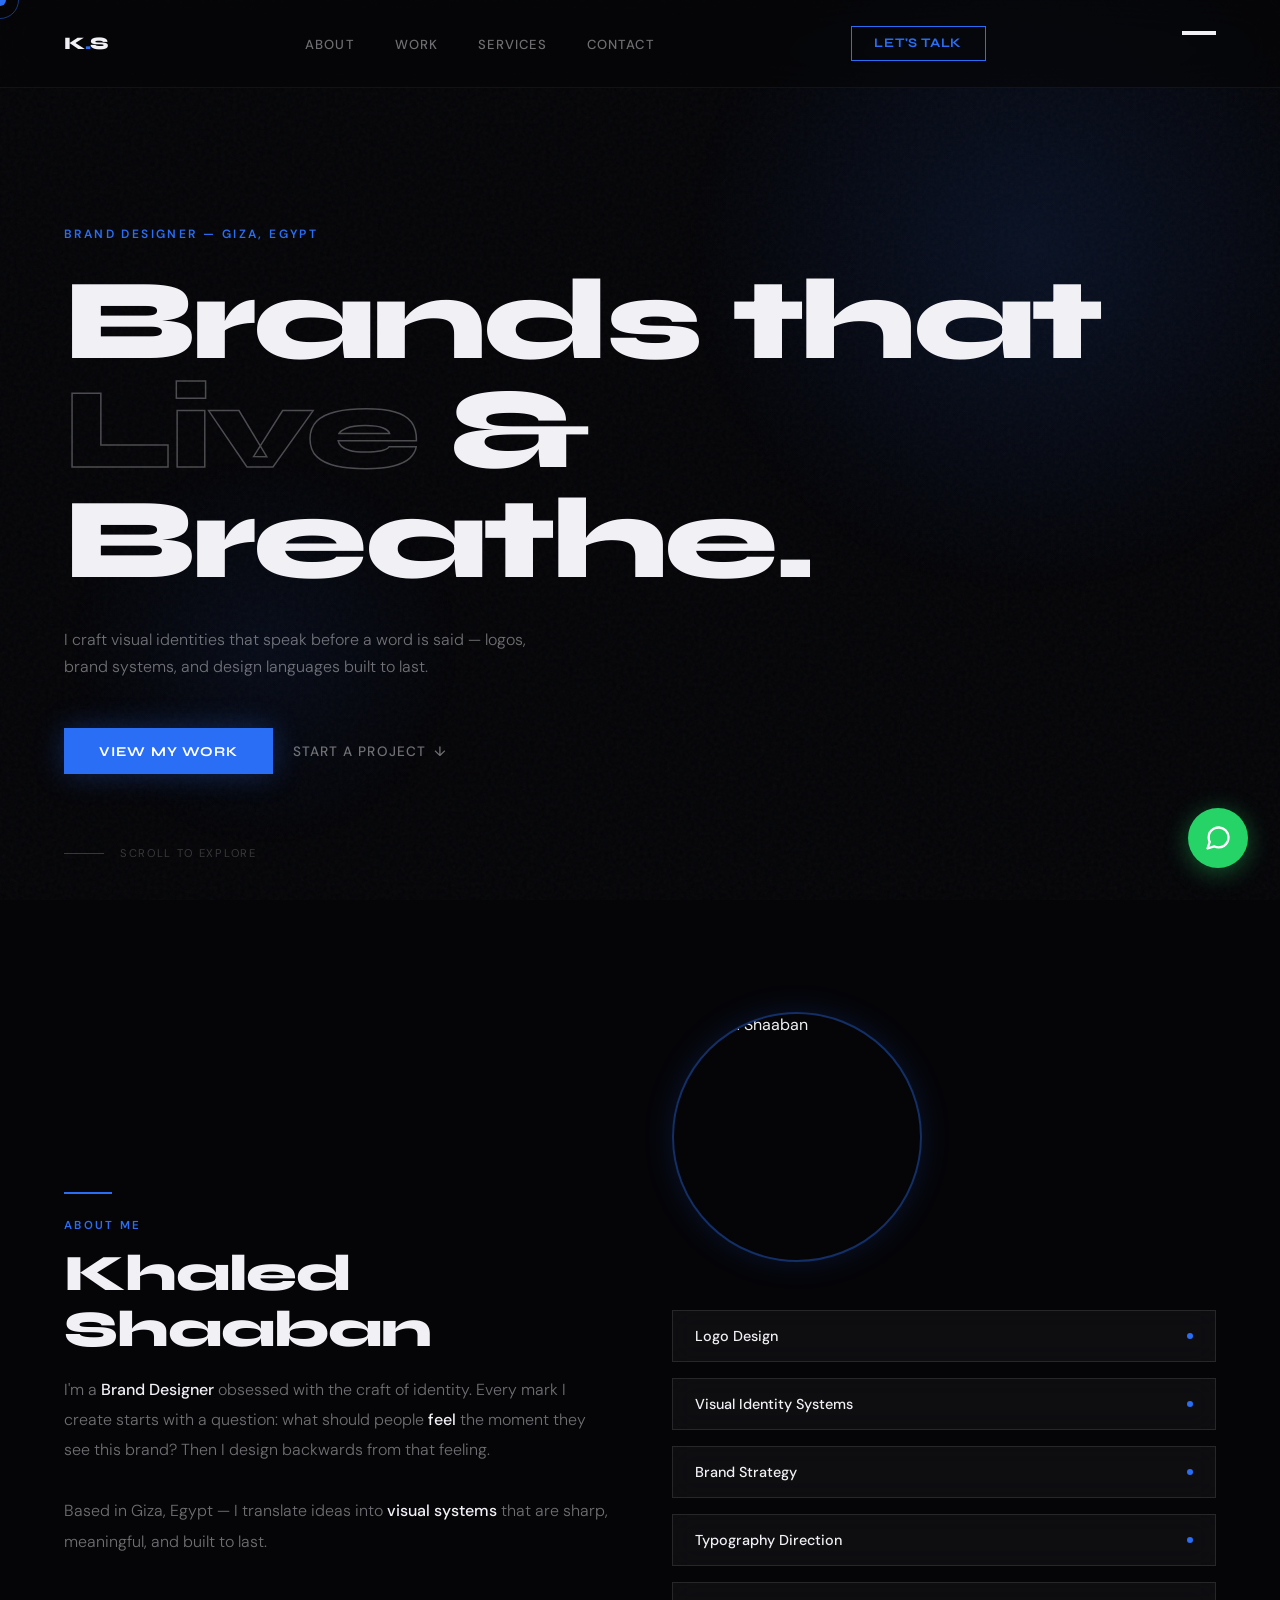
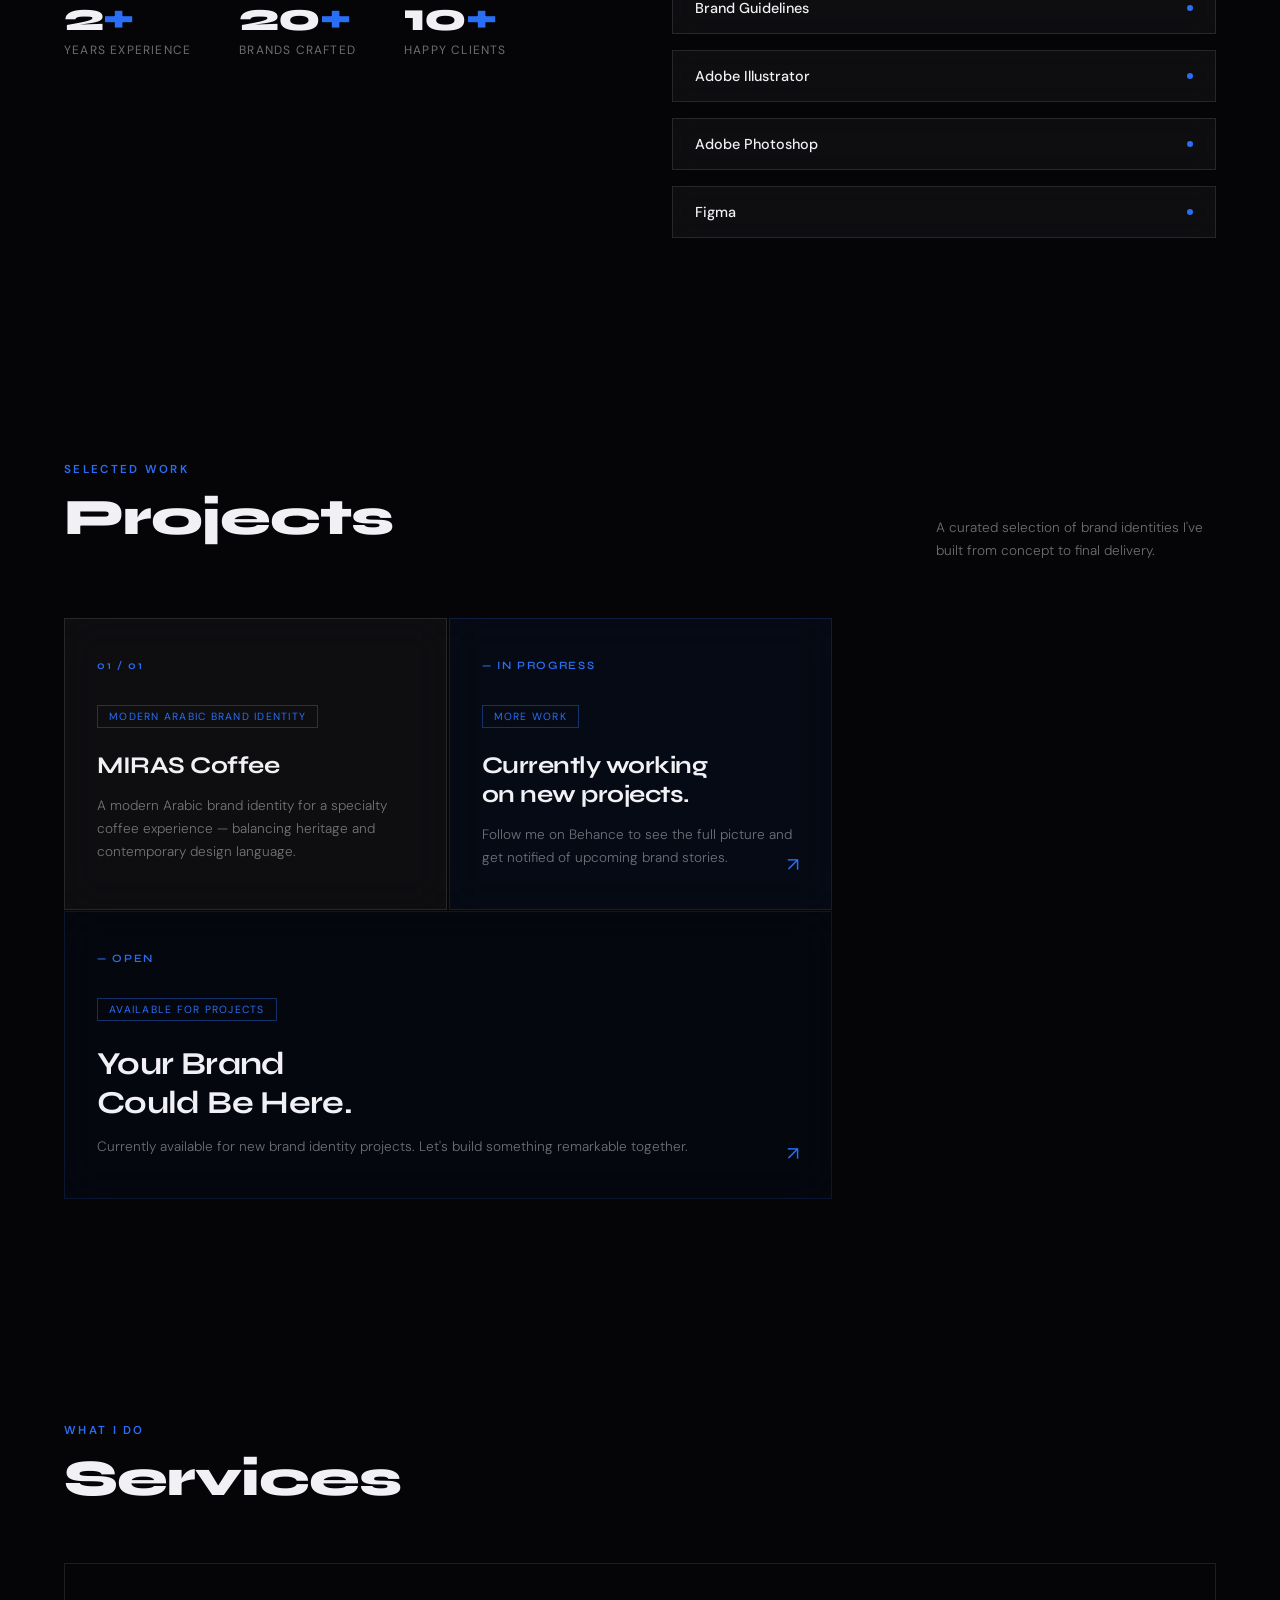
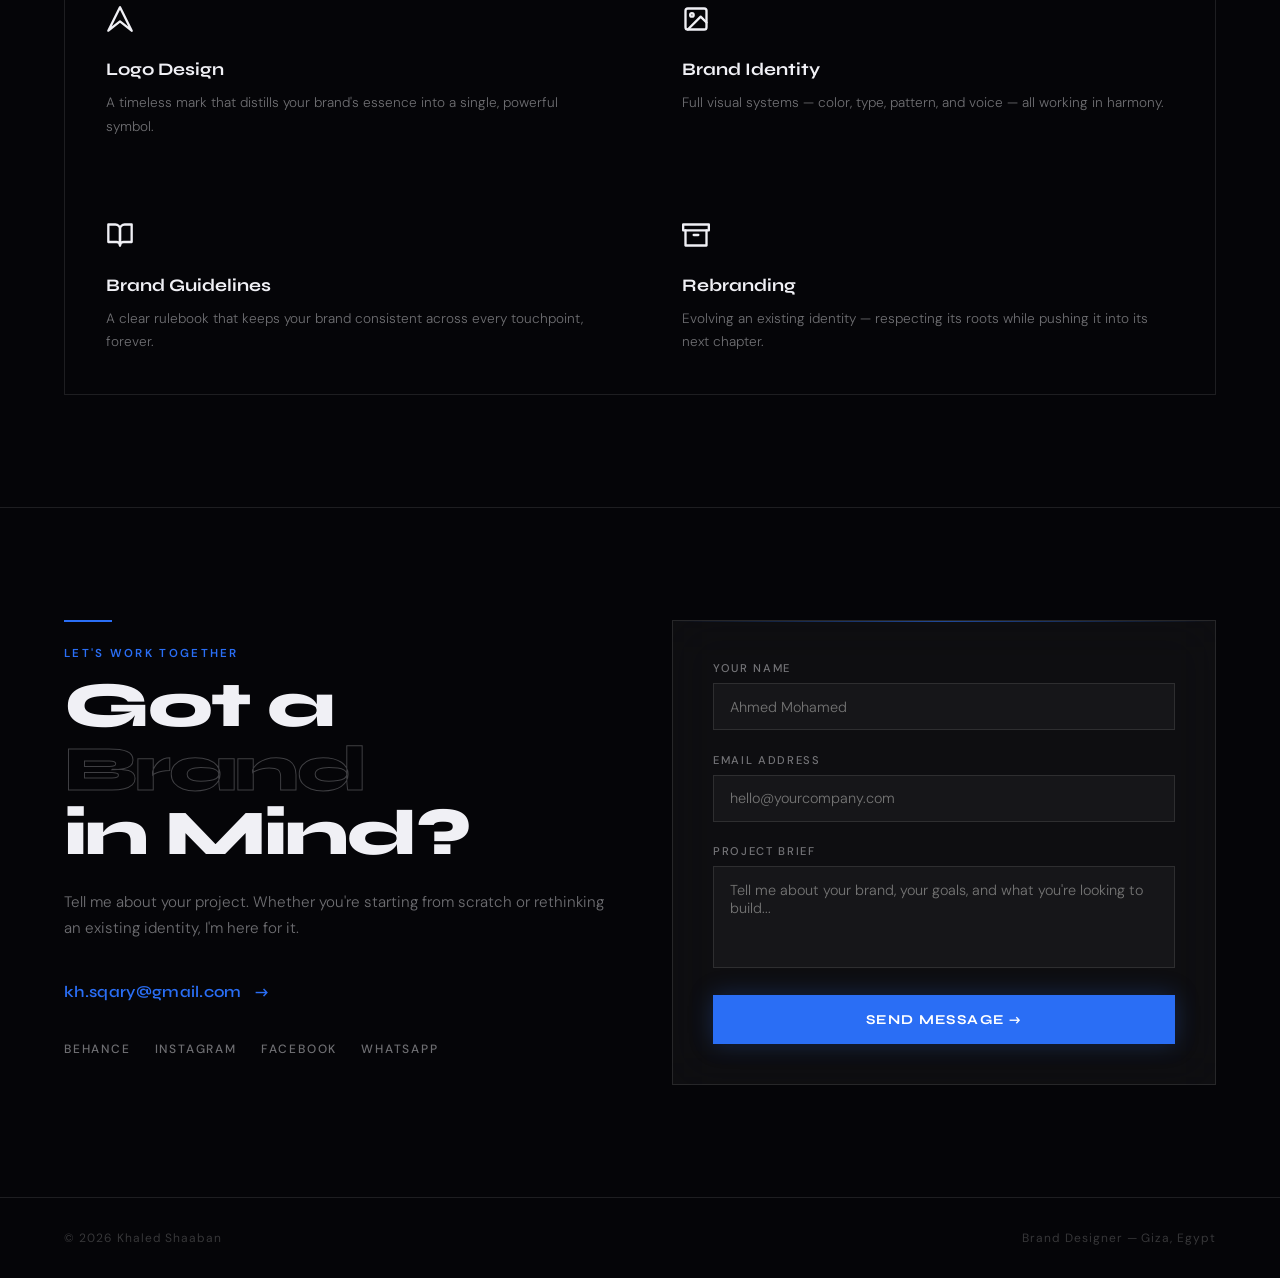
==== index.html @ 72ee2f4e "Use external URL for profile picture" ====
<!DOCTYPE html>
<html lang="en">

<head>
  <meta charset="UTF-8" />
  <meta name="viewport" content="width=device-width, initial-scale=1.0" />
  <title>Khaled Shaaban — Brand Designer</title>
  <meta name="description"
    content="Khaled Shaaban is a Brand Designer obsesssed with the craft of identity, based in Giza, Egypt. Crafting modern visual systems that live and breathe." />
  <meta name="keywords" content="Brand Designer, Logo Design, Graphic Design, Egypt, Khaled Shaaban, Visual Identity" />
  <meta property="og:title" content="Khaled Shaaban — Brand Designer" />
  <meta property="og:description"
    content="Crafting visual identities that speak before a word is said. Based in Giza, Egypt." />
  <meta property="og:type" content="website" />
  <meta name="theme-color" content="#050508" />
  <link
    href="https://fonts.googleapis.com/css2?family=Syne:wght@400;600;700;800&family=DM+Sans:ital,wght@0,300;0,400;0,500;1,300&display=swap"
    rel="stylesheet" />
  <link rel="stylesheet" href="style.css" />
</head>

<body>

  <!-- PRELOADER -->
  <div id="preloader">
    <div class="preloader-content">
      <div class="preloader-logo">K<span>.</span>S</div>
      <div class="preloader-bar">
        <div class="preloader-progress"></div>
      </div>
    </div>
  </div>
  <div id="cursor"></div>
  <div id="cursor-ring"></div>

  <!-- NAV -->
  <header>
    <nav>
      <a href="#" class="nav-logo">K<span>.</span>S</a>
      <ul class="nav-links">
        <li><a href="#about" class="magnetic">About</a></li>
        <li><a href="#projects" class="magnetic">Work</a></li>
        <li><a href="#services" class="magnetic">Services</a></li>
        <li><a href="#contact" class="magnetic">Contact</a></li>
      </ul>
      <a href="#contact" class="nav-cta magnetic">Let's Talk</a>

      <div class="hamburger magnetic">
        <span></span>
        <span></span>
      </div>
    </nav>

    <!-- MOBILE MENU -->
    <div class="mobile-menu">
      <ul class="mobile-links">
        <li><a href="#about">About</a></li>
        <li><a href="#projects">Work</a></li>
        <li><a href="#services">Services</a></li>
        <li><a href="#contact">Contact</a></li>
      </ul>
      <div class="mobile-footer">
        <a href="mailto:kh.sqary@gmail.com">kh.sqary@gmail.com</a>
        <div class="mobile-socials">
          <a href="https://www.behance.net/khsqary2" target="_blank">Behance</a>
          <a href="https://www.instagram.com/khsqary2" target="_blank">IG</a>
        </div>
      </div>
    </div>
  </header>

  <main>

    <!-- HERO -->
    <section id="hero">
      <div class="hero-bg-glow"></div>
      <div class="hero-bg-glow2"></div>
      <div class="hero-tag">Brand Designer — Giza, Egypt</div>
      <h1 class="hero-title">
        Brands that<br />
        <em>Live</em> &amp;<br />
        Breathe.
      </h1>
      <p class="hero-sub">
        I craft visual identities that speak before a word is said — logos, brand systems, and design languages built to
        last.
      </p>
      <div class="hero-actions">
        <a href="#projects" class="btn-primary">View My Work</a>
        <a href="#contact" class="btn-secondary">Start a Project</a>
      </div>
      <div class="hero-scroll-line">Scroll to explore</div>
    </section>

    <!-- ABOUT -->
    <section id="about">
      <div class="about-left reveal">
        <span class="blue-line"></span>
        <div class="section-label">About Me</div>
        <h2 class="section-title">Khaled<br />Shaaban</h2>
        <p class="about-bio">
          I'm a <strong>Brand Designer</strong> obsessed with the craft of identity. Every mark I create starts with a
          question: what should people <strong>feel</strong> the moment they see this brand? Then I design backwards
          from that feeling.
          <br /><br />
          Based in Giza, Egypt — I translate ideas into <strong>visual systems</strong> that are sharp, meaningful, and
          built to last.
        </p>
        <div class="stat-row">
          <div class="stat">
            <div class="stat-num">2<span>+</span></div>
            <div class="stat-label">Years Experience</div>
          </div>
          <div class="stat">
            <div class="stat-num">20<span>+</span></div>
            <div class="stat-label">Brands Crafted</div>
          </div>
          <div class="stat">
            <div class="stat-num">10<span>+</span></div>
            <div class="stat-label">Happy Clients</div>
          </div>
        </div>
      </div>
      <div class="about-right reveal">
        <div class="about-profile">
          <img src="https://www.image2url.com/r2/default/images/1776053277507-9f810455-c386-430a-923d-31dc58a866a6.blob" alt="Khaled Shaaban" loading="lazy" />
        </div>
        <div class="skills-wrapper">
          <div class="skill-pill"><span class="skill-name">Logo Design</span><span class="skill-dot"></span></div>
          <div class="skill-pill"><span class="skill-name">Visual Identity Systems</span><span class="skill-dot"></span></div>
          <div class="skill-pill"><span class="skill-name">Brand Strategy</span><span class="skill-dot"></span></div>
          <div class="skill-pill"><span class="skill-name">Typography Direction</span><span class="skill-dot"></span></div>
          <div class="skill-pill"><span class="skill-name">Brand Guidelines</span><span class="skill-dot"></span></div>
          <div class="skill-pill"><span class="skill-name">Adobe Illustrator</span><span class="skill-dot"></span></div>
          <div class="skill-pill"><span class="skill-name">Adobe Photoshop</span><span class="skill-dot"></span></div>
          <div class="skill-pill"><span class="skill-name">Figma</span><span class="skill-dot"></span></div>
        </div>
      </div>
    </section>

    <!-- PROJECTS -->
    <section id="projects">
      <div class="projects-header reveal">
        <div>
          <div class="section-label">Selected Work</div>
          <h2 class="section-title">Projects</h2>
        </div>
        <p style="max-width:280px; color:var(--gray); font-size:0.85rem; line-height:1.7; font-weight:300;">
          A curated selection of brand identities I've built from concept to final delivery.
        </p>
      </div>
      <div class="projects-grid">
        <a href="https://behance.net/khsqary2" target="_blank" class="project-card reveal">
          <div class="project-num">01 / 01</div>
          <div class="project-tag">Modern Arabic Brand Identity</div>
          <h3 class="project-name">MIRAS Coffee</h3>
          <p class="project-desc">A modern Arabic brand identity for a specialty coffee experience — balancing heritage
            and contemporary design language.</p>
          <span class="project-arrow">↗</span>
        </a>
        <a href="https://behance.net/khsqary2" target="_blank" class="project-card reveal" style="background: rgba(42,110,245,0.05); border-color: rgba(42,110,245,0.2);">
          <div class="project-num">— IN PROGRESS</div>
          <div class="project-tag">More Work</div>
          <h3 class="project-name">Currently working<br />on new projects.</h3>
          <p class="project-desc">Follow me on Behance to see the full picture and get notified of upcoming brand stories.</p>
          <span class="project-arrow" style="opacity:1; transform:none; bottom:2rem; right:2rem;">↗</span>
        </a>
        <a href="#contact" class="project-card reveal span-2" style="background: rgba(42,110,245,0.03); border-color: rgba(42,110,245,0.15);">
          <div class="project-num">— OPEN</div>
          <div class="project-tag">Available for Projects</div>
          <h3 class="project-name" style="font-size:2rem;">Your Brand<br />Could Be Here.</h3>
          <p class="project-desc">Currently available for new brand identity projects. Let's build something remarkable
            together.</p>
          <span class="project-arrow" style="opacity:1; transform:none; bottom:2rem; right:2rem;">↗</span>
        </a>
      </div>
    </section>

    <!-- SERVICES -->
    <section id="services">
      <div class="reveal">
        <div class="section-label">What I Do</div>
        <h2 class="section-title">Services</h2>
      </div>
      <div class="services-grid">
        <div class="service-item reveal">
          <span class="service-icon"><svg xmlns="http://www.w3.org/2000/svg" width="28" height="28" viewBox="0 0 24 24" fill="none" stroke="currentColor" stroke-width="2" stroke-linecap="round" stroke-linejoin="round"><path d="M12 2L2 22l10-8 10 8L12 2z"/></svg></span>
          <div class="service-name">Logo Design</div>
          <p class="service-desc">A timeless mark that distills your brand's essence into a single, powerful symbol.</p>
        </div>
        <div class="service-item reveal">
          <span class="service-icon"><svg xmlns="http://www.w3.org/2000/svg" width="28" height="28" viewBox="0 0 24 24" fill="none" stroke="currentColor" stroke-width="2" stroke-linecap="round" stroke-linejoin="round"><rect x="3" y="3" width="18" height="18" rx="2" ry="2"/><circle cx="8.5" cy="8.5" r="1.5"/><polyline points="21 15 16 10 5 21"/></svg></span>
          <div class="service-name">Brand Identity</div>
          <p class="service-desc">Full visual systems — color, type, pattern, and voice — all working in harmony.</p>
        </div>
        <div class="service-item reveal">
          <span class="service-icon"><svg xmlns="http://www.w3.org/2000/svg" width="28" height="28" viewBox="0 0 24 24" fill="none" stroke="currentColor" stroke-width="2" stroke-linecap="round" stroke-linejoin="round"><path d="M2 3h6a4 4 0 0 1 4 4v14a3 3 0 0 0-3-3H2z"/><path d="M22 3h-6a4 4 0 0 0-4 4v14a3 3 0 0 1 3-3h7z"/></svg></span>
          <div class="service-name">Brand Guidelines</div>
          <p class="service-desc">A clear rulebook that keeps your brand consistent across every touchpoint, forever.
          </p>
        </div>
        <div class="service-item reveal">
          <span class="service-icon"><svg xmlns="http://www.w3.org/2000/svg" width="28" height="28" viewBox="0 0 24 24" fill="none" stroke="currentColor" stroke-width="2" stroke-linecap="round" stroke-linejoin="round"><polyline points="21 8 21 21 3 21 3 8"/><rect x="1" y="3" width="22" height="5"/><line x1="10" y1="12" x2="14" y2="12"/></svg></span>
          <div class="service-name">Rebranding</div>
          <p class="service-desc">Evolving an existing identity — respecting its roots while pushing it into its next
            chapter.</p>
        </div>
      </div>
    </section>

    <!-- CONTACT -->
    <section id="contact">
      <div class="contact-inner">
        <div class="reveal">
          <span class="blue-line"></span>
          <div class="section-label">Let's Work Together</div>
          <h2 class="contact-headline">Got a<br /><em>Brand</em><br />in Mind?</h2>
          <p class="contact-sub">Tell me about your project. Whether you're starting from scratch or rethinking an
            existing identity, I'm here for it.</p>
          <a href="mailto:kh.sqary@gmail.com" class="contact-email">kh.sqary@gmail.com</a>
          <div class="contact-links">
            <a href="https://www.behance.net/khsqary2" target="_blank" class="contact-link">Behance</a>
            <a href="https://www.instagram.com/khsqary2" target="_blank" class="contact-link">Instagram</a>
            <a href="https://www.facebook.com/khsqary2" target="_blank" class="contact-link">Facebook</a>
            <a href="https://wa.me/201125195847" target="_blank" class="contact-link">WhatsApp</a>
          </div>
        </div>
        <div class="reveal">
          <form action="https://formspree.io/f/maqawzbd" method="POST" class="contact-form-card" id="contactForm">
            <div class="form-group">
              <label>Your Name</label>
              <input type="text" name="name" placeholder="Ahmed Mohamed" required />
            </div>
            <div class="form-group">
              <label>Email Address</label>
              <input type="email" name="email" placeholder="hello@yourcompany.com" required />
            </div>
            <div class="form-group">
              <label>Project Brief</label>
              <textarea name="message" rows="4"
                placeholder="Tell me about your brand, your goals, and what you're looking to build..." required></textarea>
            </div>
            <button type="submit" class="form-submit">Send Message →</button>
          </form>
        </div>
      </div>
    </section>

    <!-- FLOATING WHATSAPP -->
    <a href="https://wa.me/201125195847" target="_blank" class="floating-whatsapp magnetic" aria-label="WhatsApp">
      <svg xmlns="http://www.w3.org/2000/svg" width="28" height="28" viewBox="0 0 24 24" fill="none" stroke="currentColor" stroke-width="2" stroke-linecap="round" stroke-linejoin="round"><path d="M21 11.5a8.38 8.38 0 0 1-.9 3.8 8.5 8.5 0 0 1-7.6 4.7 8.38 8.38 0 0 1-3.8-.9L3 21l1.9-5.7a8.38 8.38 0 0 1-.9-3.8 8.5 8.5 0 0 1 4.7-7.6 8.38 8.38 0 0 1 3.8-.9h.5a8.48 8.48 0 0 1 8 8v.5z"/></svg>
    </a>

    <footer>
      <span>© 2026 Khaled Shaaban</span>
      <span>Brand Designer — Giza, Egypt</span>
    </footer>
  </main>

  <script data-cfasync="false" src="/cdn-cgi/scripts/5c5dd728/cloudflare-static/email-decode.min.js"></script>
  <script src="main.js"></script>
</body>

</html>
---- style.css ----
:root {
    --black: #050508;
    --blue-line: #2a6ef5;
    --blue-glow: rgba(42, 110, 245, 0.18);
    --blue-mid: rgba(42, 110, 245, 0.08);
    --glass-bg: rgba(255,255,255,0.04);
    --glass-border: rgba(255,255,255,0.10);
    --glass-hover: rgba(255,255,255,0.08);
    --white: #f0f0f5;
    --gray: rgba(240,240,245,0.45);
    --font-display: 'Syne', sans-serif;
    --font-body: 'DM Sans', sans-serif;
  }

  *, *::before, *::after { box-sizing: border-box; margin: 0; padding: 0; }

  html { scroll-behavior: smooth; }

  body {
    background: var(--black);
    color: var(--white);
    font-family: var(--font-body);
    overflow-x: hidden;
    cursor: none;
  }

  /* ── PRELOADER ── */
  #preloader {
    position: fixed; inset: 0; z-index: 99999;
    background: var(--black); display: flex;
    justify-content: center; align-items: center;
    transition: opacity 0.8s ease, visibility 0.8s;
  }
  .preloader-content { display: flex; flex-direction: column; align-items: center; gap: 1.5rem; }
  .preloader-logo {
    font-family: var(--font-display); font-weight: 800; font-size: 2.5rem; color: var(--white);
    letter-spacing: -0.02em; animation: pulse-logo 2s infinite;
  }
  @keyframes pulse-logo { 0%,100%{opacity:1;} 50%{opacity:0.5;} }
  .preloader-logo span { color: var(--blue-line); }
  .preloader-bar {
    width: 150px; height: 2px; background: rgba(255,255,255,0.1); overflow: hidden;
  }
  .preloader-progress {
    width: 0%; height: 100%; background: var(--blue-line);
    transition: width 1.2s cubic-bezier(0.7, 0, 0.3, 1);
  }
  body.loaded #preloader { opacity: 0; visibility: hidden; }

  /* ── HAMBURGER & MOBILE MENU ── */
  .hamburger {
    display: none; flex-direction: column; gap: 6px; cursor: pointer; z-index: 101;
    width: 34px; height: 24px; justify-content: center;
  }
  .hamburger span {
    display: block; width: 100%; height: 2px; background: var(--white);
    transition: transform 0.4s cubic-bezier(0.7, 0, 0.3, 1), opacity 0.4s, background 0.3s;
  }
  .hamburger:hover span { background: var(--blue-line); }
  .hamburger.active span:nth-child(1) { transform: translateY(4px) rotate(45deg); background: var(--white); }
  .hamburger.active span:nth-child(2) { transform: translateY(-4px) rotate(-45deg); background: var(--white); }

  .mobile-menu {
    position: fixed; inset: 0; background: rgba(5,5,8,0.98);
    backdrop-filter: blur(20px); -webkit-backdrop-filter: blur(20px);
    z-index: 99; display: flex; flex-direction: column; justify-content: center;
    padding: 2rem 5vw;
    opacity: 0; visibility: hidden;
    clip-path: circle(0% at top right);
    transition: opacity 0.6s, visibility 0.6s, clip-path 0.8s cubic-bezier(0.7, 0, 0.3, 1);
  }
  .mobile-menu.active {
    opacity: 1; visibility: visible;
    clip-path: circle(150% at top right);
  }
  .mobile-links { list-style: none; display: flex; flex-direction: column; gap: 2rem; }
  .mobile-links li {
    opacity: 0; transform: translateY(20px);
    transition: opacity 0.4s, transform 0.4s;
  }
  .mobile-menu.active .mobile-links li { opacity: 1; transform: translateY(0); }
  .mobile-menu.active .mobile-links li:nth-child(1) { transition-delay: 0.2s; }
  .mobile-menu.active .mobile-links li:nth-child(2) { transition-delay: 0.3s; }
  .mobile-menu.active .mobile-links li:nth-child(3) { transition-delay: 0.4s; }
  .mobile-menu.active .mobile-links li:nth-child(4) { transition-delay: 0.5s; }
  
  .mobile-links a {
    font-family: var(--font-display); font-size: 2.5rem; font-weight: 700;
    color: var(--white); text-decoration: none;
    letter-spacing: -0.02em; transition: color 0.3s;
  }
  .mobile-links a:hover { color: var(--blue-line); }
  .mobile-footer {
    margin-top: 5rem; display: flex; justify-content: space-between; align-items: center;
    border-top: 1px solid var(--glass-border); padding-top: 2rem;
    opacity: 0; transition: opacity 0.4s 0.6s;
  }
  .mobile-menu.active .mobile-footer { opacity: 1; }
  .mobile-footer a { color: var(--gray); text-decoration: none; font-size: 0.85rem; text-transform: uppercase; letter-spacing: 0.1em; transition: color 0.3s; }
  .mobile-footer a:hover { color: var(--white); }
  .mobile-socials { display: flex; gap: 1rem; }

  /* ── FORM STATES ── */
  .form-group input.error, .form-group textarea.error {
    border-color: #ef4444 !important; background: rgba(239, 68, 68, 0.04) !important;
    animation: shake 0.4s ease-in-out;
  }
  @keyframes shake {
    0%, 100% { transform: translateX(0); }
    25% { transform: translateX(-5px); }
    75% { transform: translateX(5px); }
  }
  .form-success-overlay {
    position: absolute; inset: 0; background: var(--glass-bg);
    backdrop-filter: blur(28px); -webkit-backdrop-filter: blur(28px);
    display: flex; flex-direction: column; justify-content: center; align-items: center; text-align: center;
    opacity: 0; visibility: hidden; transition: opacity 0.5s;
    z-index: 10; padding: 2.5rem;
  }
  .form-success-overlay.active { opacity: 1; visibility: visible; }
  .form-success-icon {
    font-size: 3.5rem; color: var(--blue-line); margin-bottom: 1rem;
    transform: scale(0); transition: transform 0.5s cubic-bezier(.23,1,.32,1) 0.2s;
  }
  .form-success-overlay.active .form-success-icon { transform: scale(1); }
  .form-success-title { font-family: var(--font-display); font-size: 1.5rem; font-weight: 700; margin-bottom: 0.5rem; color: var(--white); }
  .form-success-text { font-size: 0.9rem; color: var(--gray); line-height: 1.6; }
  
  .form-submit.loading {
    color: transparent; position: relative; pointer-events: none;
  }
  .form-submit.loading::after {
    content: ''; position: absolute; top: 50%; left: 50%; transform: translate(-50%, -50%);
    width: 20px; height: 20px; border: 2px solid rgba(255,255,255,0.3); border-top-color: #fff; border-radius: 50%;
    animation: spin 0.8s linear infinite;
  }
  @keyframes spin { to { transform: translate(-50%, -50%) rotate(360deg); } }

  /* ── MAGNETIC CLASS ── */
  .magnetic { display: inline-block; }

  /* ── CUSTOM CURSOR ── */

  #cursor {
    width: 12px; height: 12px;
    background: var(--blue-line);
    border-radius: 50%;
    position: fixed; top: 0; left: 0;
    pointer-events: none; z-index: 9999;
    transition: transform 0.15s ease, opacity 0.15s;
    transform: translate(-50%, -50%);
  }
  #cursor-ring {
    width: 38px; height: 38px;
    border: 1px solid rgba(42,110,245,0.5);
    border-radius: 50%;
    position: fixed; top: 0; left: 0;
    pointer-events: none; z-index: 9998;
    transition: transform 0.35s cubic-bezier(.23,1,.32,1), width 0.3s, height 0.3s, opacity 0.3s;
    transform: translate(-50%, -50%);
  }
  body:hover #cursor { opacity: 1; }

  /* ── NOISE OVERLAY ── */
  body::before {
    content: '';
    position: fixed; inset: 0;
    background-image: url("data:image/svg+xml,%3Csvg viewBox='0 0 256 256' xmlns='http://www.w3.org/2000/svg'%3E%3Cfilter id='noise'%3E%3CfeTurbulence type='fractalNoise' baseFrequency='0.9' numOctaves='4' stitchTiles='stitch'/%3E%3C/filter%3E%3Crect width='100%25' height='100%25' filter='url(%23noise)' opacity='1'/%3E%3C/svg%3E");
    opacity: 0.035;
    pointer-events: none; z-index: 0;
  }

  /* ── BLUE LINE ── */
  .blue-line {
    display: block;
    width: 48px; height: 2px;
    background: var(--blue-line);
    margin-bottom: 1.5rem;
  }

  /* ── NAV ── */
  nav {
    position: fixed; top: 0; left: 0; right: 0;
    z-index: 100;
    display: flex; justify-content: space-between; align-items: center;
    padding: 1.6rem 5vw;
    background: rgba(5,5,8,0.6);
    backdrop-filter: blur(18px);
    -webkit-backdrop-filter: blur(18px);
    border-bottom: 1px solid rgba(255,255,255,0.05);
  }
  .nav-logo {
    font-family: var(--font-display);
    font-weight: 800; font-size: 1.1rem;
    letter-spacing: -0.02em;
    color: var(--white);
    text-decoration: none;
  }
  .nav-logo span { color: var(--blue-line); }
  .nav-links { display: flex; gap: 2.5rem; list-style: none; }
  .nav-links a {
    font-size: 0.82rem; letter-spacing: 0.08em; text-transform: uppercase;
    color: var(--gray); text-decoration: none;
    transition: color 0.2s;
    font-weight: 500;
  }
  .nav-links a:hover { color: var(--white); }
  .nav-cta {
    font-size: 0.82rem; font-family: var(--font-display);
    font-weight: 700; letter-spacing: 0.06em; text-transform: uppercase;
    color: var(--blue-line); text-decoration: none;
    border: 1px solid var(--blue-line);
    padding: 0.55rem 1.4rem;
    transition: background 0.2s, color 0.2s;
  }
  .nav-cta:hover { background: var(--blue-line); color: #fff; }

  /* ── HERO ── */
  #hero {
    min-height: 100vh;
    display: flex; flex-direction: column;
    justify-content: center;
    padding: 0 5vw;
    padding-top: 100px;
    position: relative; overflow: hidden;
  }
  .hero-bg-glow {
    position: absolute;
    width: 700px; height: 700px;
    border-radius: 50%;
    background: radial-gradient(circle, rgba(42,110,245,0.12) 0%, transparent 70%);
    top: -100px; right: -100px;
    pointer-events: none;
    animation: pulse-glow 6s ease-in-out infinite;
  }
  .hero-bg-glow2 {
    position: absolute;
    width: 400px; height: 400px;
    border-radius: 50%;
    background: radial-gradient(circle, rgba(42,110,245,0.07) 0%, transparent 70%);
    bottom: 50px; left: 5vw;
    pointer-events: none;
    animation: pulse-glow 8s ease-in-out 2s infinite;
  }
  @keyframes pulse-glow {
    0%, 100% { transform: scale(1); opacity: 1; }
    50% { transform: scale(1.1); opacity: 0.7; }
  }
  .hero-tag {
    font-size: 0.75rem; letter-spacing: 0.2em; text-transform: uppercase;
    color: var(--blue-line); font-weight: 600;
    margin-bottom: 1.5rem;
    animation: fadeUp 0.7s 0.1s both;
  }
  .hero-title {
    font-family: var(--font-display);
    font-size: clamp(3.5rem, 9vw, 8rem);
    font-weight: 800;
    line-height: 0.95;
    letter-spacing: -0.03em;
    margin-bottom: 2rem;
    animation: fadeUp 0.8s 0.2s both;
  }
  .hero-title em {
    font-style: normal;
    color: transparent;
    -webkit-text-stroke: 1.5px rgba(240,240,245,0.3);
  }
  .hero-sub {
    max-width: 480px;
    font-size: 1rem; line-height: 1.7;
    color: var(--gray);
    margin-bottom: 3rem;
    font-weight: 300;
    animation: fadeUp 0.8s 0.3s both;
  }
  .hero-actions {
    display: flex; gap: 1.2rem; align-items: center;
    animation: fadeUp 0.8s 0.4s both;
  }
  .btn-primary {
    font-family: var(--font-display);
    font-weight: 700; font-size: 0.85rem;
    letter-spacing: 0.08em; text-transform: uppercase;
    color: #fff; background: var(--blue-line);
    padding: 0.9rem 2.2rem;
    text-decoration: none;
    position: relative; overflow: hidden;
    transition: transform 0.2s, box-shadow 0.2s;
    box-shadow: 0 0 30px rgba(42,110,245,0.3);
  }
  .btn-primary:hover {
    transform: translateY(-2px);
    box-shadow: 0 0 50px rgba(42,110,245,0.5);
  }
  .btn-secondary {
    font-size: 0.85rem; letter-spacing: 0.08em; text-transform: uppercase;
    color: var(--gray); font-weight: 500; text-decoration: none;
    display: flex; align-items: center; gap: 0.5rem;
    transition: color 0.2s;
  }
  .btn-secondary:hover { color: var(--white); }
  .btn-secondary::after {
    content: '↓';
    display: inline-block;
    transition: transform 0.2s;
  }
  .btn-secondary:hover::after { transform: translateY(3px); }

  .hero-scroll-line {
    position: absolute; bottom: 2.5rem; left: 5vw;
    display: flex; align-items: center; gap: 1rem;
    font-size: 0.7rem; letter-spacing: 0.15em; text-transform: uppercase;
    color: rgba(255,255,255,0.2);
    opacity: 0; animation: fadeUp 1s 1.2s forwards;
  }
  .hero-scroll-line::before {
    content: '';
    display: block; width: 40px; height: 1px;
    background: rgba(255,255,255,0.2);
  }

  @keyframes fadeUp {
    from { opacity: 0; transform: translateY(24px); }
    to   { opacity: 1; transform: translateY(0); }
  }

  /* ── SECTION COMMON ── */
  section { padding: 7rem 5vw; position: relative; z-index: 1; }
  .section-label {
    font-size: 0.72rem; letter-spacing: 0.2em; text-transform: uppercase;
    color: var(--blue-line); font-weight: 600;
    margin-bottom: 0.8rem;
  }
  .section-title {
    font-family: var(--font-display);
    font-size: clamp(2rem, 4vw, 3.2rem);
    font-weight: 800; letter-spacing: -0.02em;
    line-height: 1.1;
    margin-bottom: 1rem;
  }

  /* ── ABOUT ── */
  #about {
    display: grid;
    grid-template-columns: 1fr 1fr;
    gap: 5vw;
    align-items: center;
  }
  .about-left { }
  .about-bio {
    font-size: 1rem; line-height: 1.9;
    color: var(--gray); font-weight: 300;
    margin-bottom: 2.5rem;
  }
  .about-bio strong { color: var(--white); font-weight: 500; }
  .stat-row {
    display: flex; gap: 3rem; margin-top: 2rem;
  }
  .stat { }
  .stat-num {
    font-family: var(--font-display);
    font-size: 2.5rem; font-weight: 800;
    color: var(--white);
    letter-spacing: -0.03em;
    line-height: 1;
  }
  .stat-num span { color: var(--blue-line); }
  .stat-label {
    font-size: 0.75rem; color: var(--gray);
    letter-spacing: 0.1em; text-transform: uppercase;
    margin-top: 0.3rem;
  }

  .about-right {
    display: flex; flex-direction: column; gap: 1rem;
  }
  .skill-pill {
    background: var(--glass-bg);
    border: 1px solid var(--glass-border);
    backdrop-filter: blur(12px);
    padding: 1rem 1.4rem;
    display: flex; justify-content: space-between; align-items: center;
    cursor: default;
    transition: background 0.3s, border-color 0.3s, transform 0.3s;
  }
  .skill-pill:hover {
    background: var(--glass-hover);
    border-color: rgba(42,110,245,0.4);
    transform: translateX(6px);
  }
  .skill-name { font-size: 0.9rem; font-weight: 500; }
  .skill-dot {
    width: 6px; height: 6px;
    border-radius: 50%;
    background: var(--blue-line);
  }

  /* ── PROJECTS ── */
  #projects { }
  .projects-header {
    display: flex; justify-content: space-between; align-items: flex-end;
    margin-bottom: 3.5rem;
  }
  .projects-grid {
    display: grid;
    grid-template-columns: repeat(3, 1fr);
    gap: 1.5px;
  }
  .span-2 { grid-column: span 2; }
  .project-card {
    background: var(--glass-bg);
    border: 1px solid var(--glass-border);
    backdrop-filter: blur(20px);
    -webkit-backdrop-filter: blur(20px);
    padding: 2.5rem 2rem;
    position: relative; overflow: hidden;
    cursor: pointer; display: block; text-decoration: none; color: inherit;
    transition: background 0.4s, border-color 0.4s, transform 0.4s cubic-bezier(.23,1,.32,1);
    group: true;
  }
  .project-card::before {
    content: '';
    position: absolute; top: 0; left: 0; right: 0;
    height: 1px;
    background: linear-gradient(90deg, transparent, var(--blue-line), transparent);
    opacity: 0;
    transition: opacity 0.4s;
  }
  .project-card::after {
    content: '';
    position: absolute; inset: 0;
    background: radial-gradient(circle at var(--mx,50%) var(--my,50%), rgba(42,110,245,0.08) 0%, transparent 60%);
    opacity: 0;
    transition: opacity 0.4s;
    pointer-events: none;
  }
  .project-card:hover {
    background: rgba(255,255,255,0.07);
    border-color: rgba(42,110,245,0.3);
    transform: translateY(-6px);
  }
  .project-card:hover::before { opacity: 1; }
  .project-card:hover::after { opacity: 1; }

  .project-num {
    font-family: var(--font-display);
    font-size: 0.7rem; letter-spacing: 0.15em;
    color: var(--blue-line); font-weight: 600;
    margin-bottom: 2rem;
  }
  .project-tag {
    display: inline-block;
    font-size: 0.65rem; letter-spacing: 0.12em; text-transform: uppercase;
    color: var(--blue-line);
    border: 1px solid rgba(42,110,245,0.4);
    padding: 0.25rem 0.7rem;
    margin-bottom: 1.5rem;
  }
  .project-name {
    font-family: var(--font-display);
    font-size: 1.5rem; font-weight: 700;
    letter-spacing: -0.02em;
    margin-bottom: 0.8rem;
    line-height: 1.2;
  }
  .project-desc {
    font-size: 0.85rem; line-height: 1.7;
    color: var(--gray); font-weight: 300;
  }
  .project-arrow {
    position: absolute; bottom: 2rem; right: 2rem;
    font-size: 1.2rem;
    color: var(--blue-line);
    opacity: 0;
    transform: translate(-8px, 8px);
    transition: opacity 0.3s, transform 0.3s;
  }
  .project-card:hover .project-arrow {
    opacity: 1;
    transform: translate(0, 0);
  }

  /* ── SERVICES ── */
  #services { }
  .services-grid {
    display: grid;
    grid-template-columns: repeat(2, 1fr);
    gap: 1px;
    margin-top: 3.5rem;
    border: 1px solid var(--glass-border);
  }
  .service-item {
    padding: 2.5rem;
    border: 1px solid transparent;
    transition: background 0.3s, border-color 0.3s;
    position: relative;
  }
  .service-item:hover {
    background: var(--glass-bg);
    border-color: rgba(42,110,245,0.2);
  }
  .service-icon {
    font-size: 1.5rem; margin-bottom: 1.2rem;
    display: block;
  }
  .service-name {
    font-family: var(--font-display);
    font-size: 1.1rem; font-weight: 700;
    margin-bottom: 0.7rem;
  }
  .service-desc {
    font-size: 0.85rem; line-height: 1.7;
    color: var(--gray); font-weight: 300;
  }

  /* ── CONTACT ── */
  #contact {
    border-top: 1px solid var(--glass-border);
  }
  .contact-inner {
    display: grid;
    grid-template-columns: 1fr 1fr;
    gap: 5vw;
    align-items: start;
  }
  .contact-headline {
    font-family: var(--font-display);
    font-size: clamp(2.5rem, 5vw, 4.5rem);
    font-weight: 800;
    letter-spacing: -0.03em;
    line-height: 1;
    margin-bottom: 1.5rem;
  }
  .contact-headline em {
    font-style: normal;
    color: transparent;
    -webkit-text-stroke: 1px rgba(240,240,245,0.25);
  }
  .contact-sub {
    font-size: 0.95rem; color: var(--gray);
    line-height: 1.7; font-weight: 300;
    margin-bottom: 2.5rem;
  }
  .contact-email {
    font-family: var(--font-display);
    font-size: 1rem; font-weight: 600;
    color: var(--blue-line); letter-spacing: 0.02em;
    text-decoration: none;
    display: flex; align-items: center; gap: 0.8rem;
    margin-bottom: 2.5rem;
    transition: gap 0.2s;
  }
  .contact-email:hover { gap: 1.3rem; }
  .contact-email::after { content: '→'; }

  .contact-links {
    display: flex; gap: 1.5rem; flex-wrap: wrap;
  }
  .contact-link {
    font-size: 0.75rem; letter-spacing: 0.15em; text-transform: uppercase;
    color: var(--gray); text-decoration: none; font-weight: 500;
    transition: color 0.2s;
    display: flex; align-items: center; gap: 0.4rem;
  }
  .contact-link:hover { color: var(--white); }

  /* contact form (glass card) */
  .contact-form-card {
    background: var(--glass-bg);
    border: 1px solid var(--glass-border);
    backdrop-filter: blur(24px);
    -webkit-backdrop-filter: blur(24px);
    padding: 2.5rem;
    position: relative; overflow: hidden;
  }
  .contact-form-card::before {
    content: '';
    position: absolute; top: 0; left: 0; right: 0;
    height: 1px;
    background: linear-gradient(90deg, transparent, rgba(42,110,245,0.6), transparent);
  }
  .form-group { margin-bottom: 1.4rem; }
  .form-group label {
    display: block;
    font-size: 0.7rem; letter-spacing: 0.15em; text-transform: uppercase;
    color: var(--gray); margin-bottom: 0.5rem; font-weight: 500;
  }
  .form-group input,
  .form-group textarea {
    width: 100%;
    background: rgba(255,255,255,0.03);
    border: 1px solid var(--glass-border);
    color: var(--white);
    font-family: var(--font-body);
    font-size: 0.9rem; font-weight: 300;
    padding: 0.85rem 1rem;
    outline: none;
    transition: border-color 0.2s, background 0.2s;
    resize: none;
  }
  .form-group input:focus,
  .form-group textarea:focus {
    border-color: rgba(42,110,245,0.5);
    background: rgba(42,110,245,0.04);
  }
  .form-submit {
    width: 100%;
    font-family: var(--font-display);
    font-weight: 700; font-size: 0.85rem;
    letter-spacing: 0.1em; text-transform: uppercase;
    color: #fff; background: var(--blue-line);
    border: none; cursor: pointer;
    padding: 1rem;
    transition: box-shadow 0.2s, transform 0.2s;
    box-shadow: 0 0 25px rgba(42,110,245,0.25);
  }
  .form-submit:hover {
    box-shadow: 0 0 45px rgba(42,110,245,0.45);
    transform: translateY(-2px);
  }

  /* ── FOOTER ── */
  footer {
    padding: 2rem 5vw;
    border-top: 1px solid var(--glass-border);
    display: flex; justify-content: space-between; align-items: center;
    font-size: 0.75rem; color: rgba(255,255,255,0.2);
    letter-spacing: 0.08em;
  }
  footer a { color: rgba(255,255,255,0.2); text-decoration: none; }

  /* ── FLOATING WHATSAPP ── */
  .floating-whatsapp {
    position: fixed; bottom: 2rem; right: 2rem; z-index: 99;
    width: 60px; height: 60px; background: #25d366; color: #fff !important;
    border-radius: 50%; display: flex; justify-content: center; align-items: center;
    box-shadow: 0 4px 25px rgba(37,211,102,0.4);
    transition: transform 0.3s cubic-bezier(.23,1,.32,1), box-shadow 0.3s; text-decoration: none;
  }
  .floating-whatsapp:hover {
    transform: translateY(-5px);
    box-shadow: 0 8px 35px rgba(37,211,102,0.6);
  }

  /* ── ABOUT PROFILE ── */
  .about-profile {
    position: relative; width: 100%; max-width: 250px;
    aspect-ratio: 1; border-radius: 50%; overflow: hidden;
    margin-bottom: 2rem; border: 2px solid rgba(42,110,245,0.4);
    box-shadow: 0 0 30px rgba(42,110,245,0.15);
    transition: border-color 0.4s, box-shadow 0.4s;
  }
  .about-profile:hover {
    border-color: rgba(42,110,245,0.8);
    box-shadow: 0 0 40px rgba(42,110,245,0.3);
  }
  .about-profile img {
    width: 100%; height: 100%; object-fit: cover;
    filter: grayscale(100%); transition: filter 0.5s;
  }
  .about-profile:hover img { filter: grayscale(0%); }
  .skills-wrapper { display: flex; flex-direction: column; gap: 1rem; width: 100%; }

  /* ── SCROLL REVEAL ── */
  .reveal {
    animation: none;
    opacity: 1;
    transform: none;
    transition: opacity 0.7s cubic-bezier(.23,1,.32,1), transform 0.7s cubic-bezier(.23,1,.32,1);
  }
  .reveal.hidden {
    opacity: 0;
    transform: translateY(30px);
  }
  .reveal.visible { opacity: 1; transform: translateY(0); }

  /* ── RESPONSIVE ── */
  @media (hover: none) {
    #cursor, #cursor-ring { display: none !important; }
    body { cursor: auto; }
    .project-card:hover .project-arrow { transform: none; opacity: 1; }
  }

  @media (max-width: 900px) {
    #about { grid-template-columns: 1fr; }
    .projects-grid { grid-template-columns: 1fr; }
    .span-2 { grid-column: span 1; }
    .services-grid { grid-template-columns: 1fr; }
    .contact-inner { grid-template-columns: 1fr; }
    .nav-links { display: none; }
    .nav-cta { display: none; }
    .hamburger { display: flex; }
    .projects-header { flex-direction: column; align-items: flex-start; gap: 1rem; }
    .hero-title { font-size: 3.5rem; }
    section { padding: 5rem 5vw; }
  }
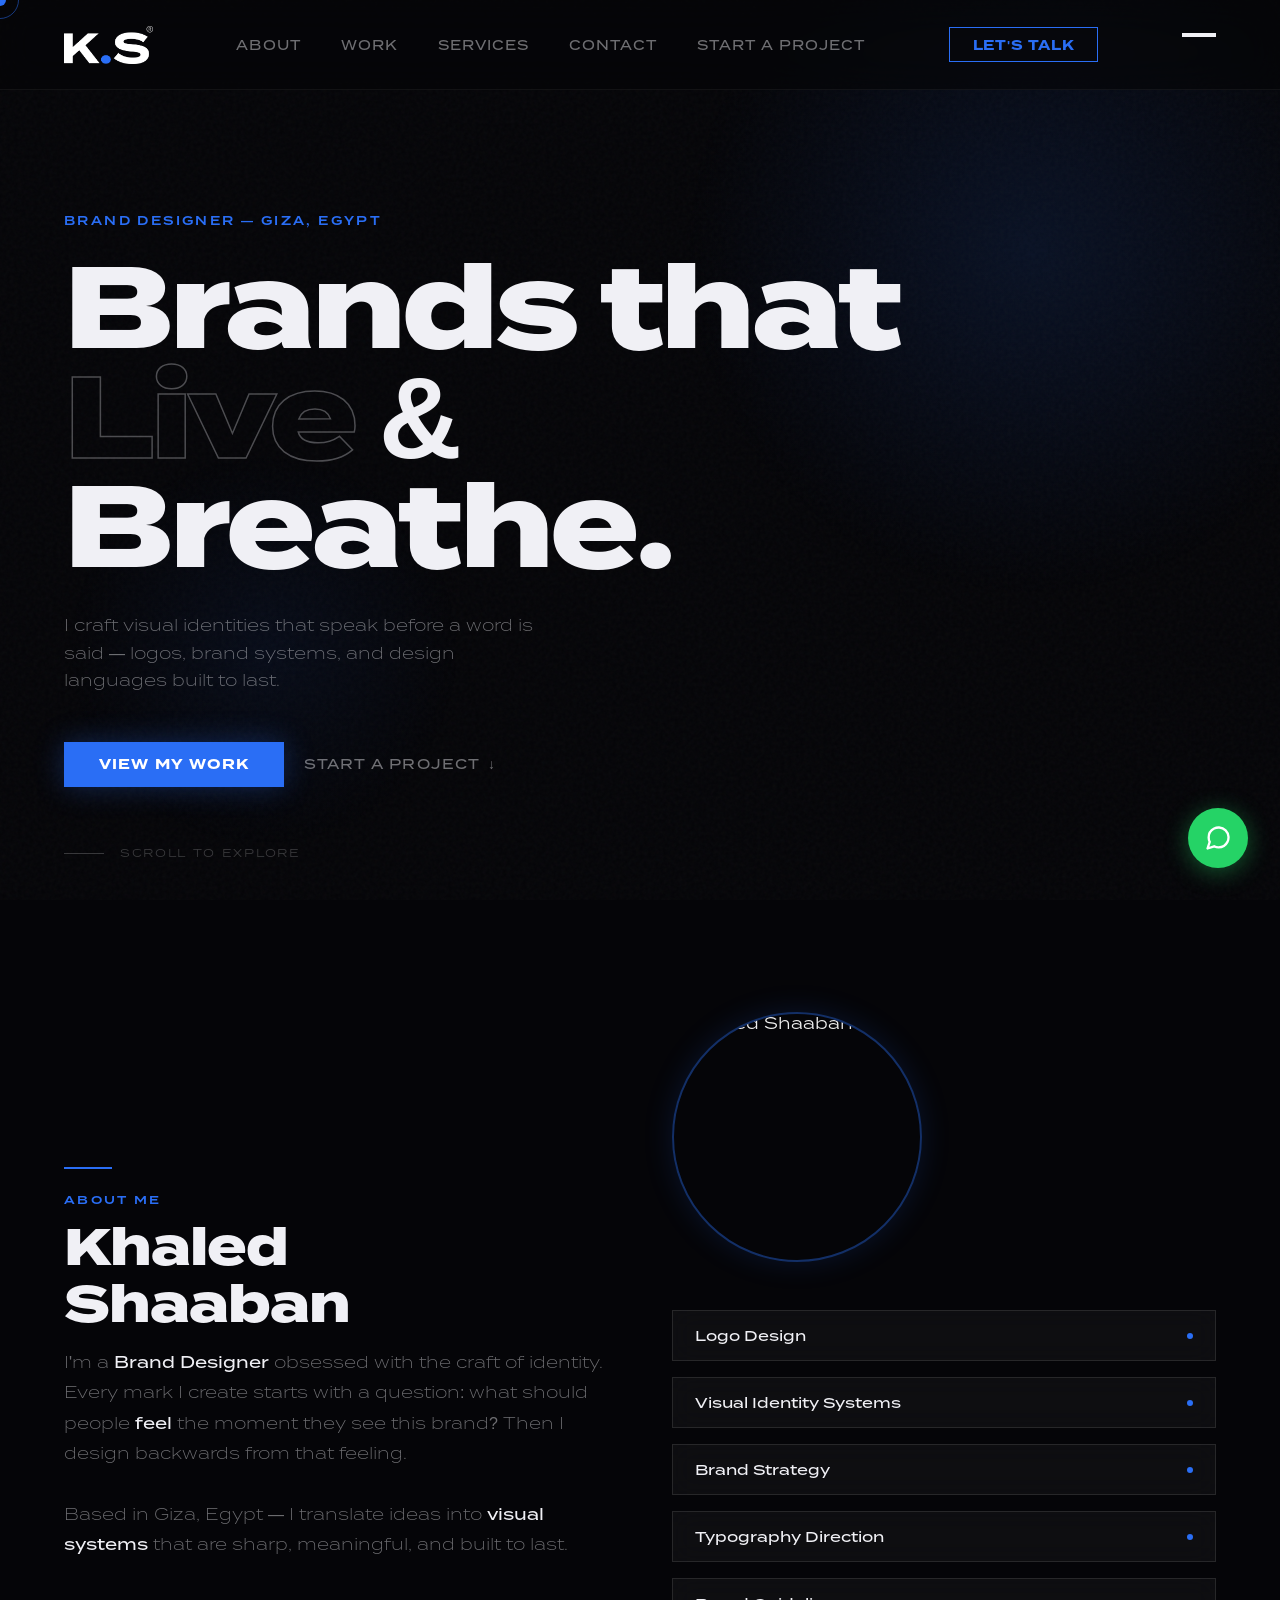
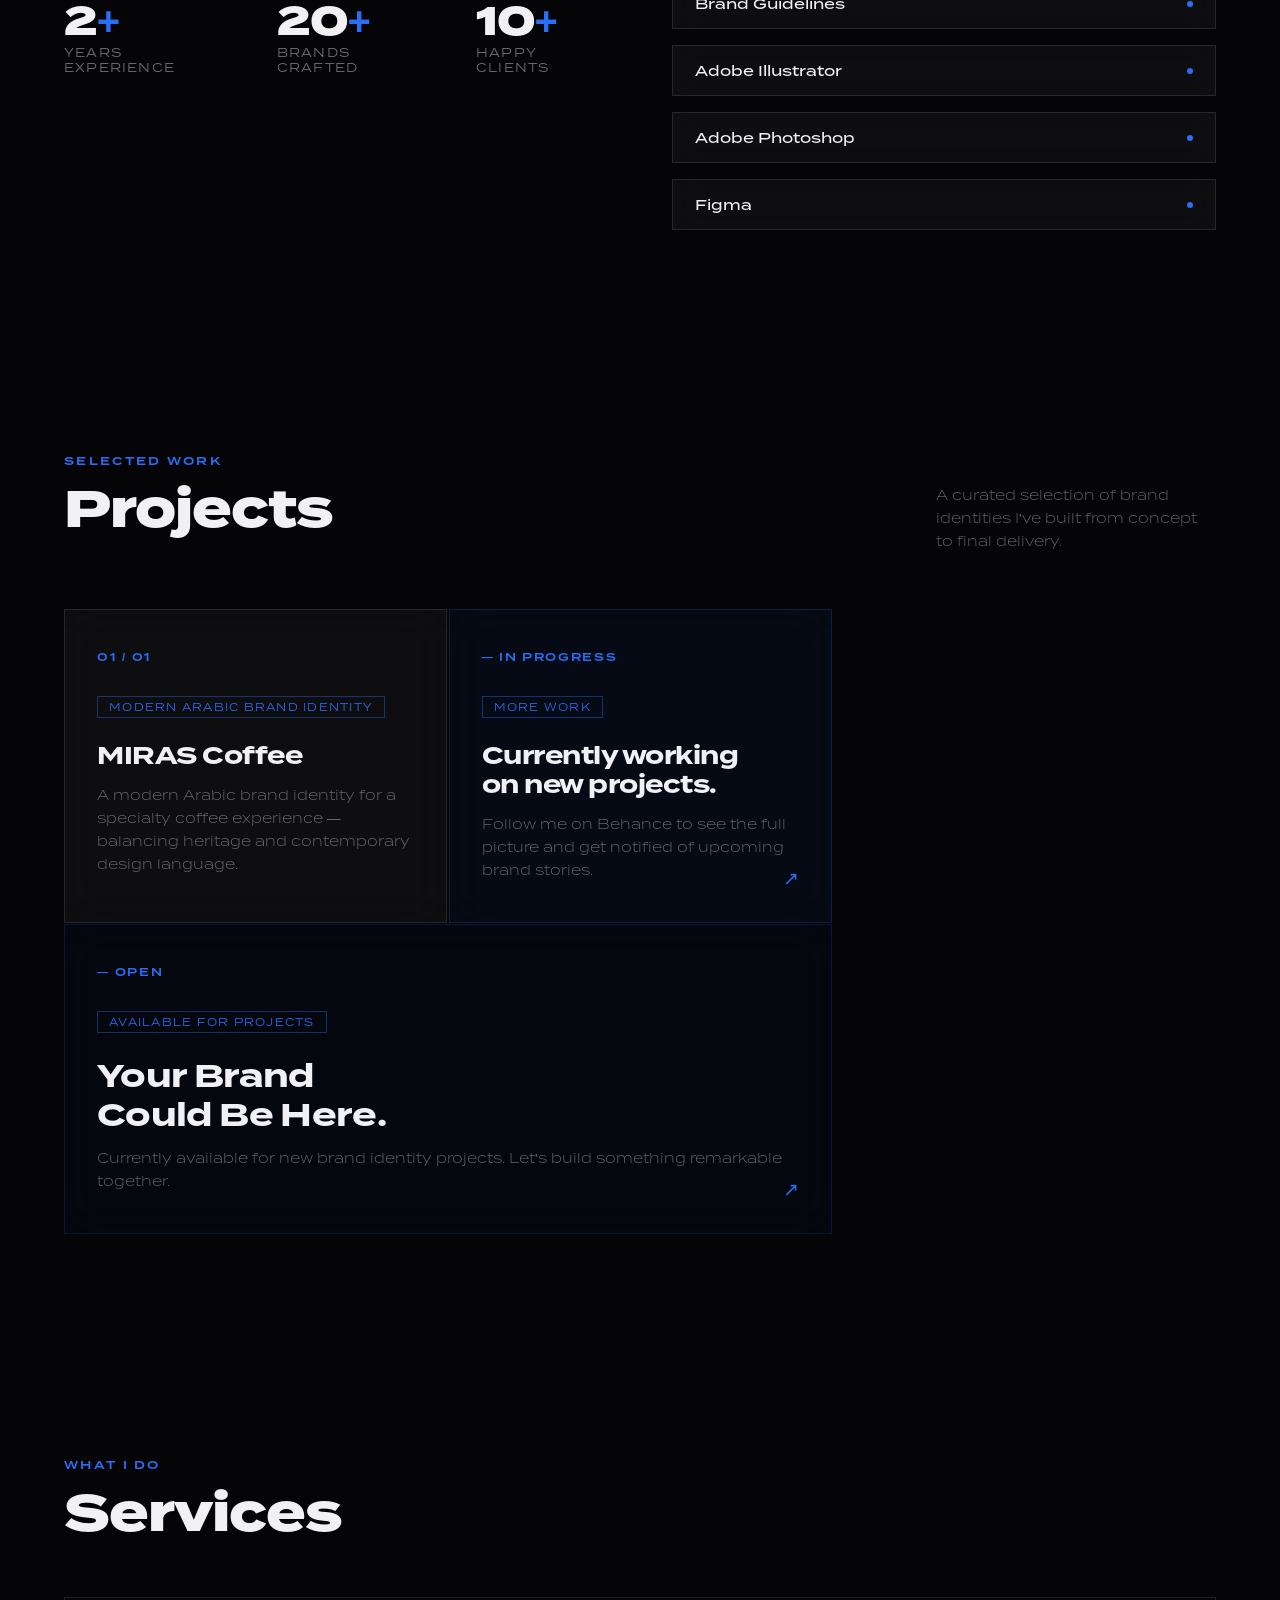
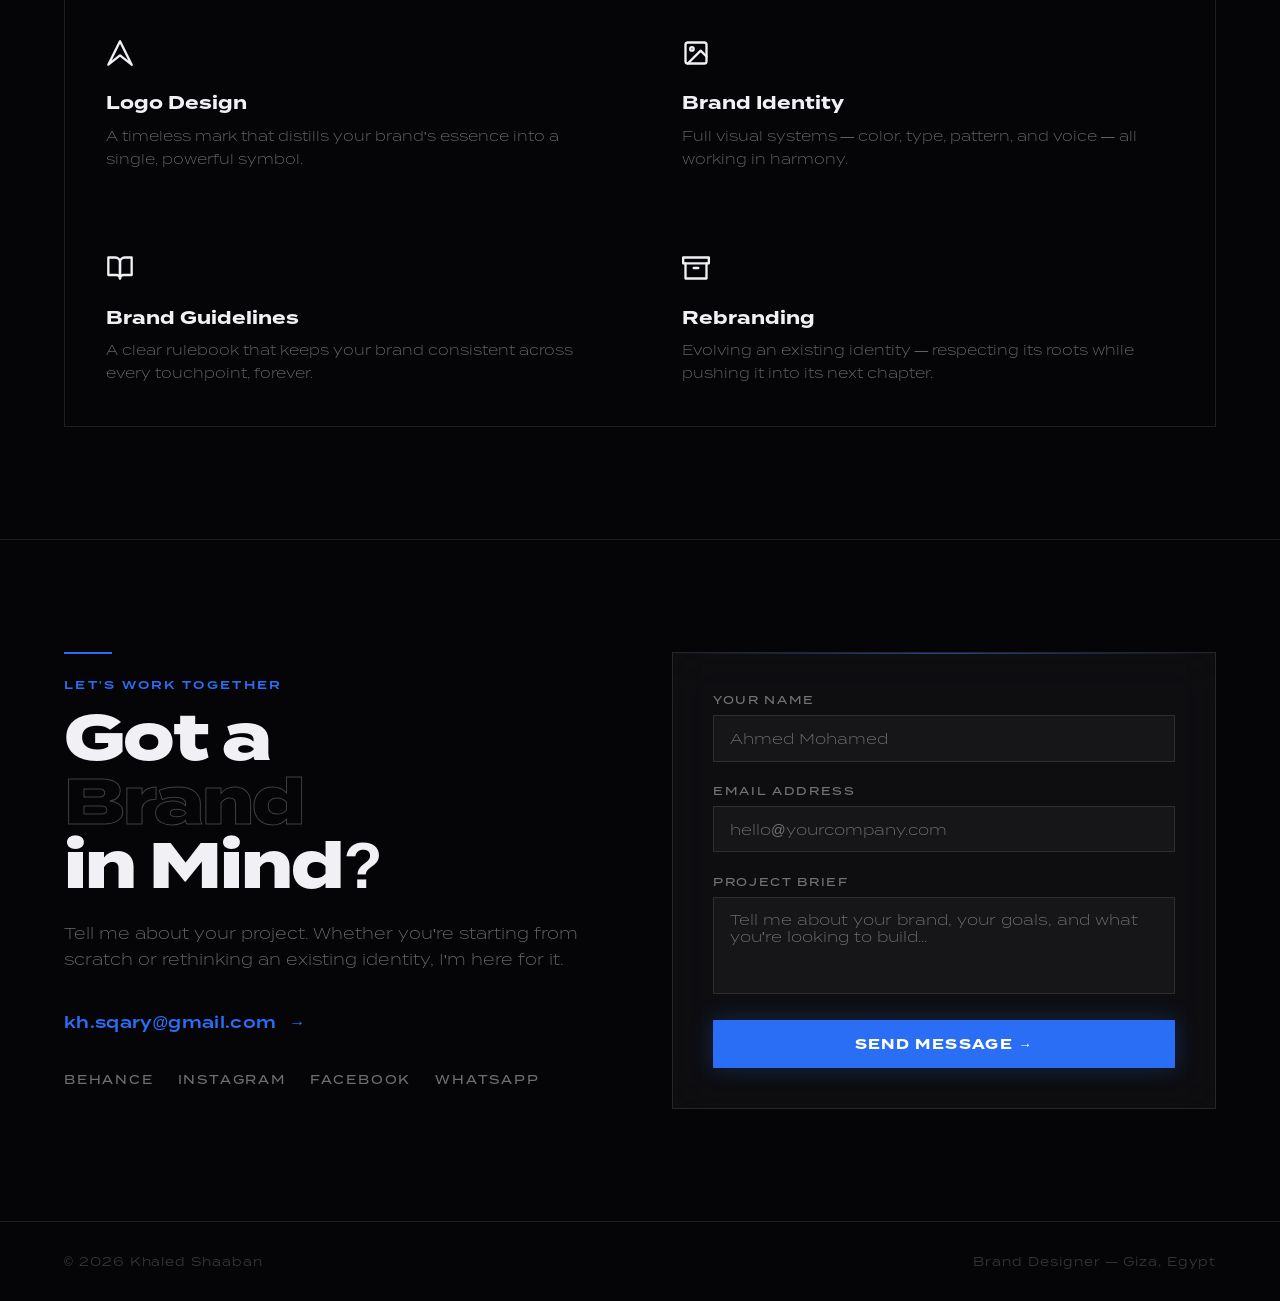
==== commit 292e1846: "Add TerminaTest fonts globally and replace K.S text logo with image/logo.png across all pages" ====
--- a/index.html
+++ b/index.html
@@ -24,7 +24,7 @@
   <!-- PRELOADER -->
   <div id="preloader">
     <div class="preloader-content">
-      <div class="preloader-logo">K<span>.</span>S</div>
+      <div class="preloader-logo"><img src="image/logo.png" alt="Khaled Shaaban" class="site-logo"></div>
       <div class="preloader-bar">
         <div class="preloader-progress"></div>
       </div>
@@ -36,12 +36,13 @@
   <!-- NAV -->
   <header>
     <nav>
-      <a href="#" class="nav-logo">K<span>.</span>S</a>
+      <a href="#" class="nav-logo"><img src="image/logo.png" alt="Khaled Shaaban" class="site-logo"></a>
       <ul class="nav-links">
         <li><a href="#about" class="magnetic">About</a></li>
         <li><a href="#projects" class="magnetic">Work</a></li>
         <li><a href="#services" class="magnetic">Services</a></li>
         <li><a href="#contact" class="magnetic">Contact</a></li>
+        <li><a href="/brief" class="magnetic">Start a Project</a></li>
       </ul>
       <a href="#contact" class="nav-cta magnetic">Let's Talk</a>
 
@@ -58,6 +59,7 @@
         <li><a href="#projects">Work</a></li>
         <li><a href="#services">Services</a></li>
         <li><a href="#contact">Contact</a></li>
+        <li><a href="/brief">Start a Project</a></li>
       </ul>
       <div class="mobile-footer">
         <a href="mailto:kh.sqary@gmail.com">kh.sqary@gmail.com</a>
@@ -123,7 +125,7 @@
       </div>
       <div class="about-right reveal">
         <div class="about-profile">
-          <img src="https://www.image2url.com/r2/default/images/1776053277507-9f810455-c386-430a-923d-31dc58a866a6.blob" alt="Khaled Shaaban" loading="lazy" />
+          <img src="https://i.ibb.co/tMqsZX9B/image.png" alt="Khaled Shaaban" loading="lazy" />
         </div>
         <div class="skills-wrapper">
           <div class="skill-pill"><span class="skill-name">Logo Design</span><span class="skill-dot"></span></div>
--- a/style.css
+++ b/style.css
@@ -1,3 +1,49 @@
+  @font-face {
+    font-family: 'TerminaTest';
+    src: url('fonts/TerminaTest-Thin.otf') format('opentype');
+    font-weight: 100;
+  }
+  @font-face {
+    font-family: 'TerminaTest';
+    src: url('fonts/TerminaTest-ExtraLight.otf') format('opentype');
+    font-weight: 200;
+  }
+  @font-face {
+    font-family: 'TerminaTest';
+    src: url('fonts/TerminaTest-Light.otf') format('opentype');
+    font-weight: 300;
+  }
+  @font-face {
+    font-family: 'TerminaTest';
+    src: url('fonts/TerminaTest-Regular.otf') format('opentype');
+    font-weight: 400;
+  }
+  @font-face {
+    font-family: 'TerminaTest';
+    src: url('fonts/TerminaTest-Medium.otf') format('opentype');
+    font-weight: 500;
+  }
+  @font-face {
+    font-family: 'TerminaTest';
+    src: url('fonts/TerminaTest-Demi.otf') format('opentype');
+    font-weight: 600;
+  }
+  @font-face {
+    font-family: 'TerminaTest';
+    src: url('fonts/TerminaTest-Bold.otf') format('opentype');
+    font-weight: 700;
+  }
+  @font-face {
+    font-family: 'TerminaTest';
+    src: url('fonts/TerminaTest-Heavy.otf') format('opentype');
+    font-weight: 800;
+  }
+  @font-face {
+    font-family: 'TerminaTest';
+    src: url('fonts/TerminaTest-Black.otf') format('opentype');
+    font-weight: 900;
+  }
+
   :root {
     --black: #050508;
     --blue-line: #2a6ef5;
@@ -8,9 +54,10 @@
     --glass-hover: rgba(255,255,255,0.08);
     --white: #f0f0f5;
     --gray: rgba(240,240,245,0.45);
-    --font-display: 'Syne', sans-serif;
-    --font-body: 'DM Sans', sans-serif;
-  }
+    --font-display: 'TerminaTest', sans-serif;
+    --font-body: 'TerminaTest', sans-serif;
+  }
+
 
   *, *::before, *::after { box-sizing: border-box; margin: 0; padding: 0; }
 
@@ -32,12 +79,11 @@
     transition: opacity 0.8s ease, visibility 0.8s;
   }
   .preloader-content { display: flex; flex-direction: column; align-items: center; gap: 1.5rem; }
-  .preloader-logo {
-    font-family: var(--font-display); font-weight: 800; font-size: 2.5rem; color: var(--white);
-    letter-spacing: -0.02em; animation: pulse-logo 2s infinite;
+  .preloader-logo img {
+    height: 45px; width: auto;
+    animation: pulse-logo 2s infinite;
   }
   @keyframes pulse-logo { 0%,100%{opacity:1;} 50%{opacity:0.5;} }
-  .preloader-logo span { color: var(--blue-line); }
   .preloader-bar {
     width: 150px; height: 2px; background: rgba(255,255,255,0.1); overflow: hidden;
   }
@@ -189,14 +235,11 @@
     -webkit-backdrop-filter: blur(18px);
     border-bottom: 1px solid rgba(255,255,255,0.05);
   }
-  .nav-logo {
-    font-family: var(--font-display);
-    font-weight: 800; font-size: 1.1rem;
-    letter-spacing: -0.02em;
-    color: var(--white);
-    text-decoration: none;
-  }
-  .nav-logo span { color: var(--blue-line); }
+  .site-logo {
+    height: 38px;
+    width: auto;
+    display: block;
+  }
   .nav-links { display: flex; gap: 2.5rem; list-style: none; }
   .nav-links a {
     font-size: 0.82rem; letter-spacing: 0.08em; text-transform: uppercase;
@@ -692,6 +735,19 @@
     .nav-cta { display: none; }
     .hamburger { display: flex; }
     .projects-header { flex-direction: column; align-items: flex-start; gap: 1rem; }
-    .hero-title { font-size: 3.5rem; }
+    .hero-title { font-size: clamp(2.8rem, 10vw, 4rem); }
     section { padding: 5rem 5vw; }
-  }+    .about-profile { margin-left: auto; margin-right: auto; }
+  }
+
+  @media (max-width: 550px) {
+    section { padding: 4rem 5vw; }
+    .hero-title { line-height: 1.05; }
+    .hero-sub { font-size: 0.9rem; }
+    .stat-row { flex-direction: column; gap: 1.5rem; }
+    .project-card { padding: 2rem 1.5rem; }
+    .contact-headline { font-size: 2.2rem; }
+    .form-group input, .form-group textarea { padding: 0.75rem 1rem; }
+    .floating-whatsapp { width: 50px; height: 50px; bottom: 1.5rem; right: 1.5rem; }
+    .floating-whatsapp svg { width: 24px; height: 24px; }
+  }
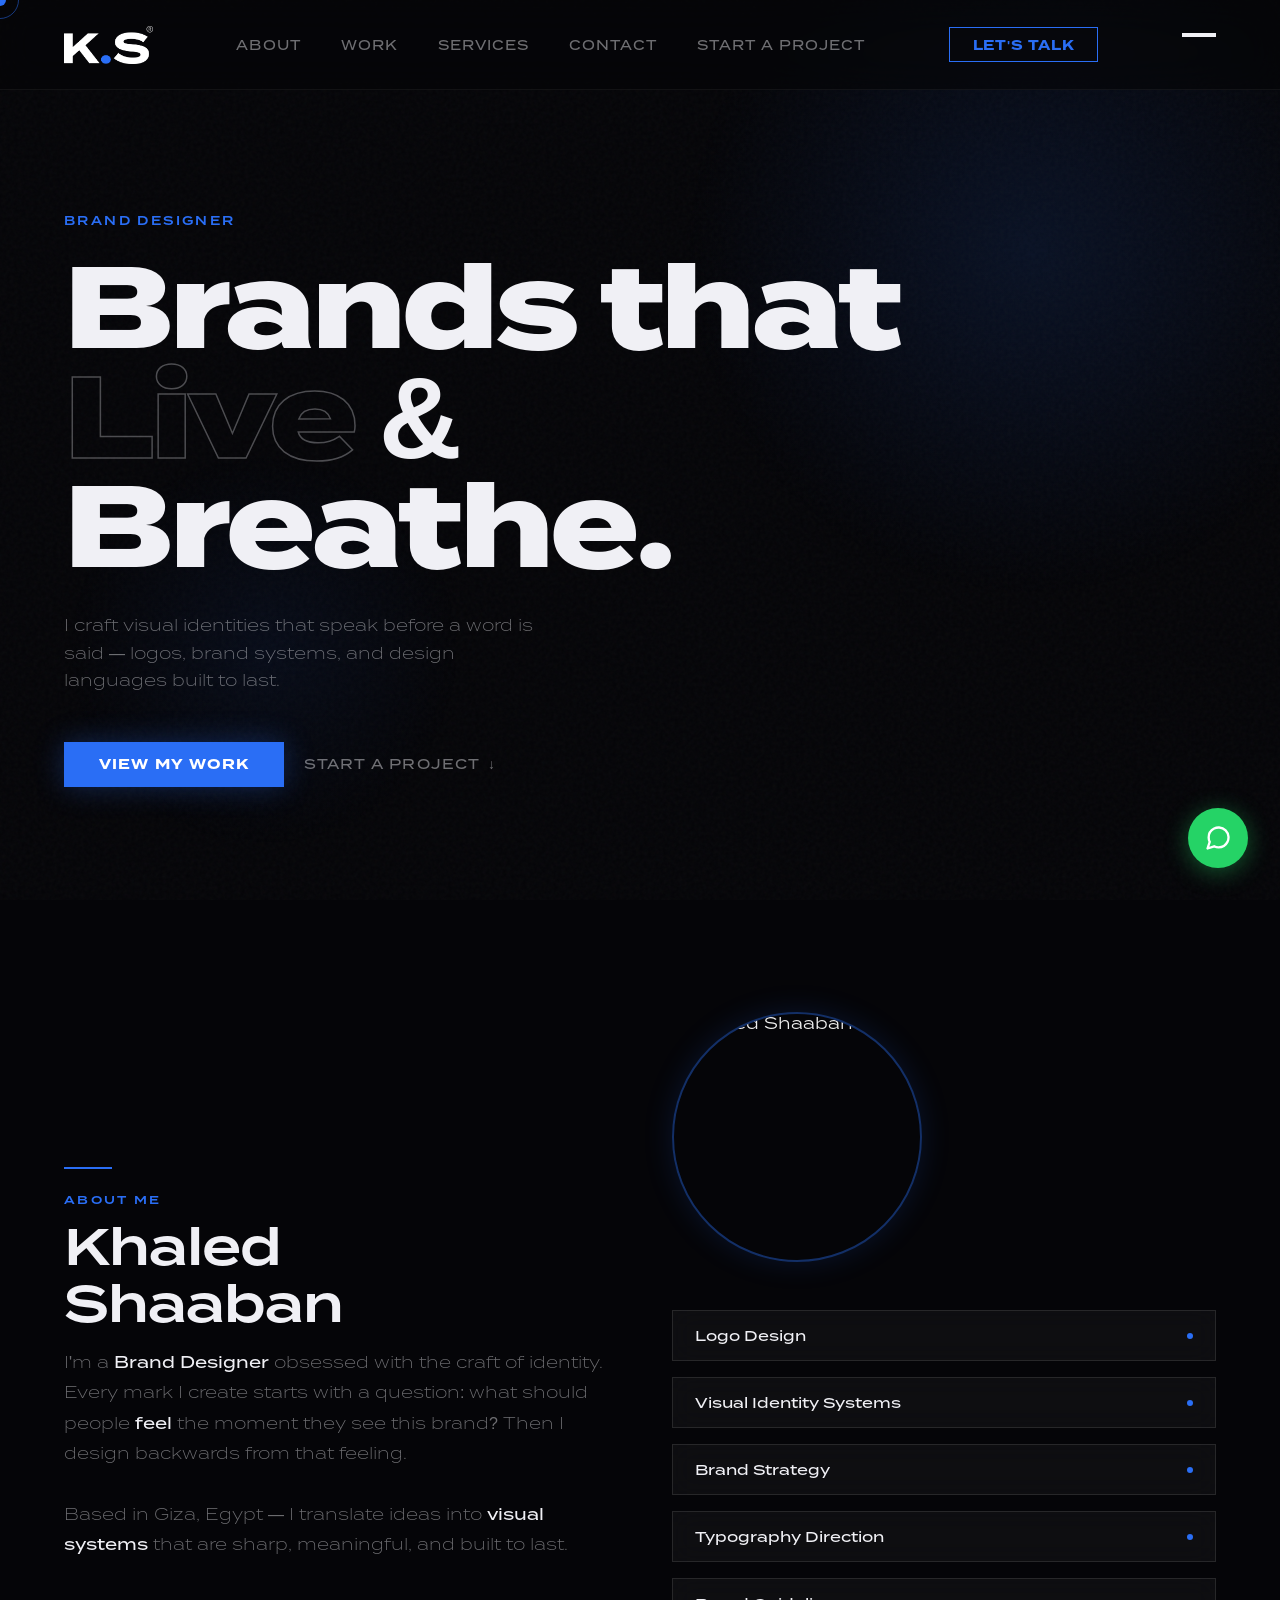
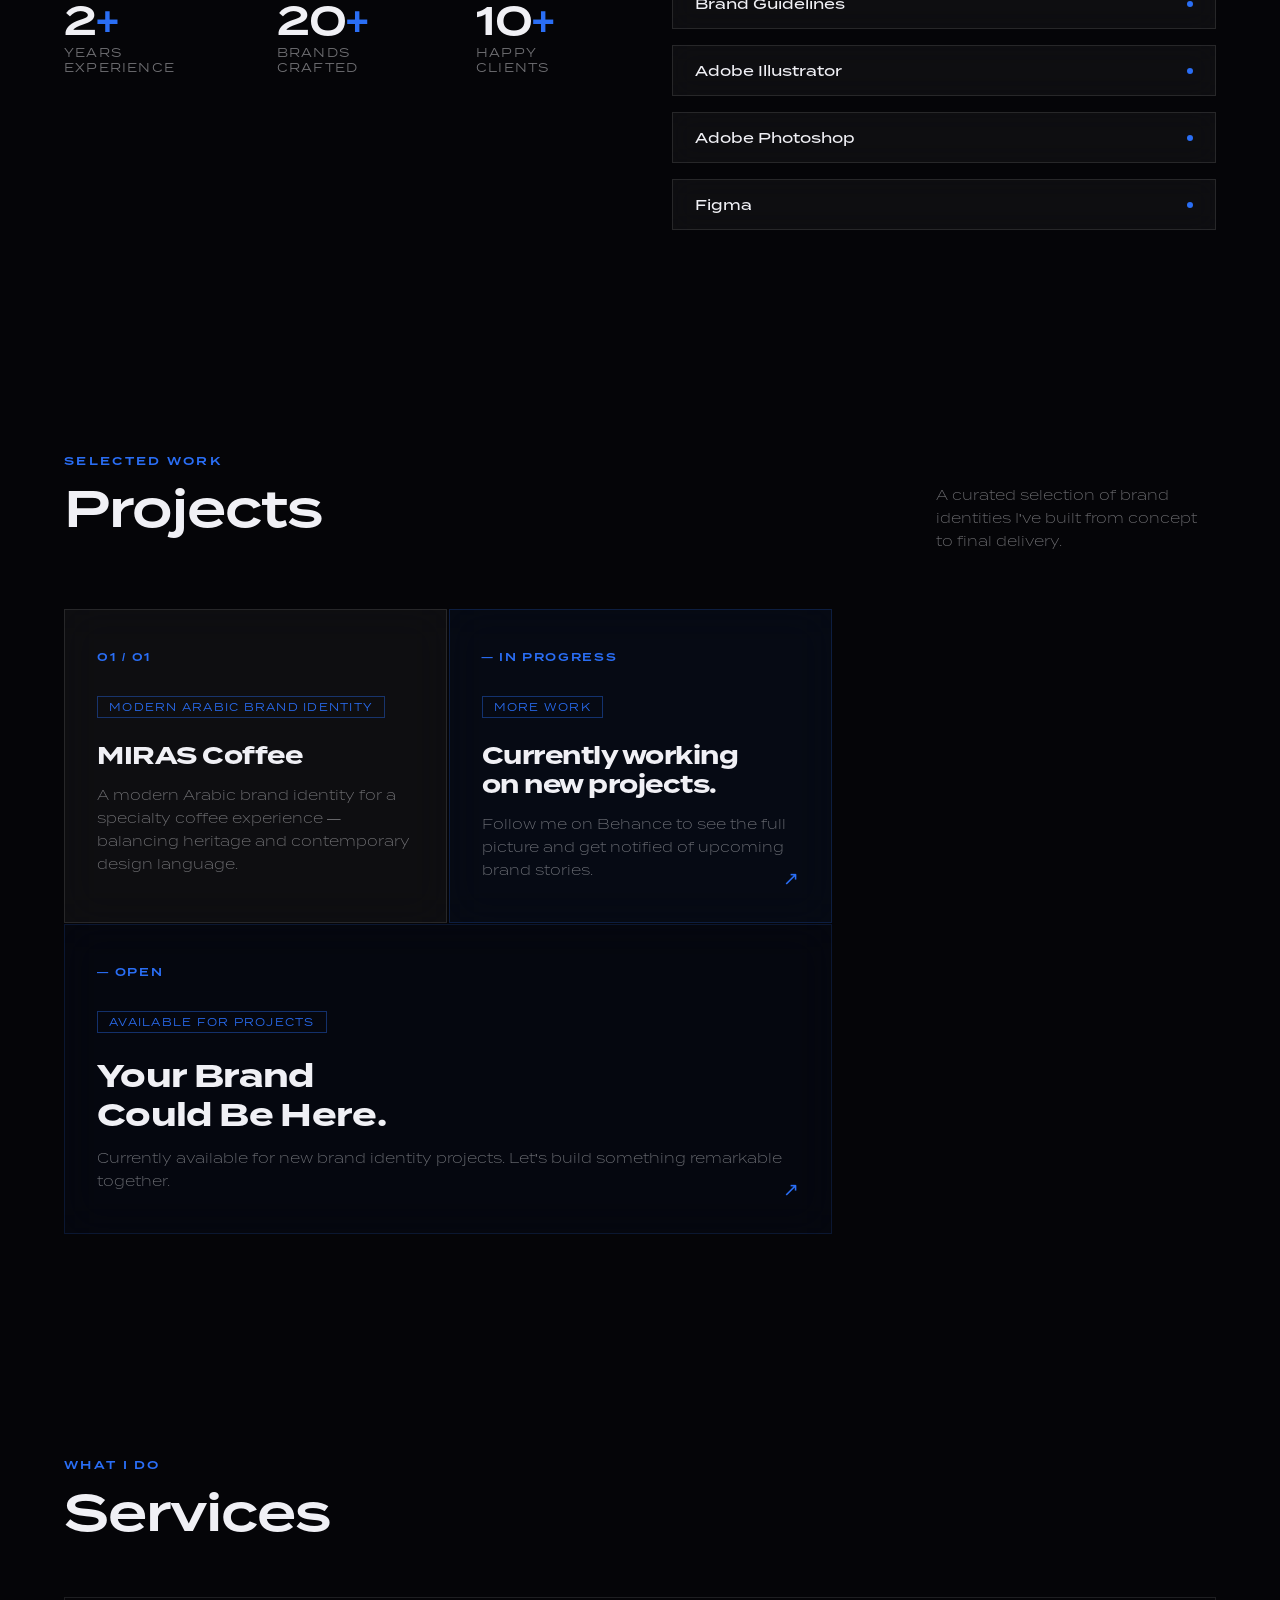
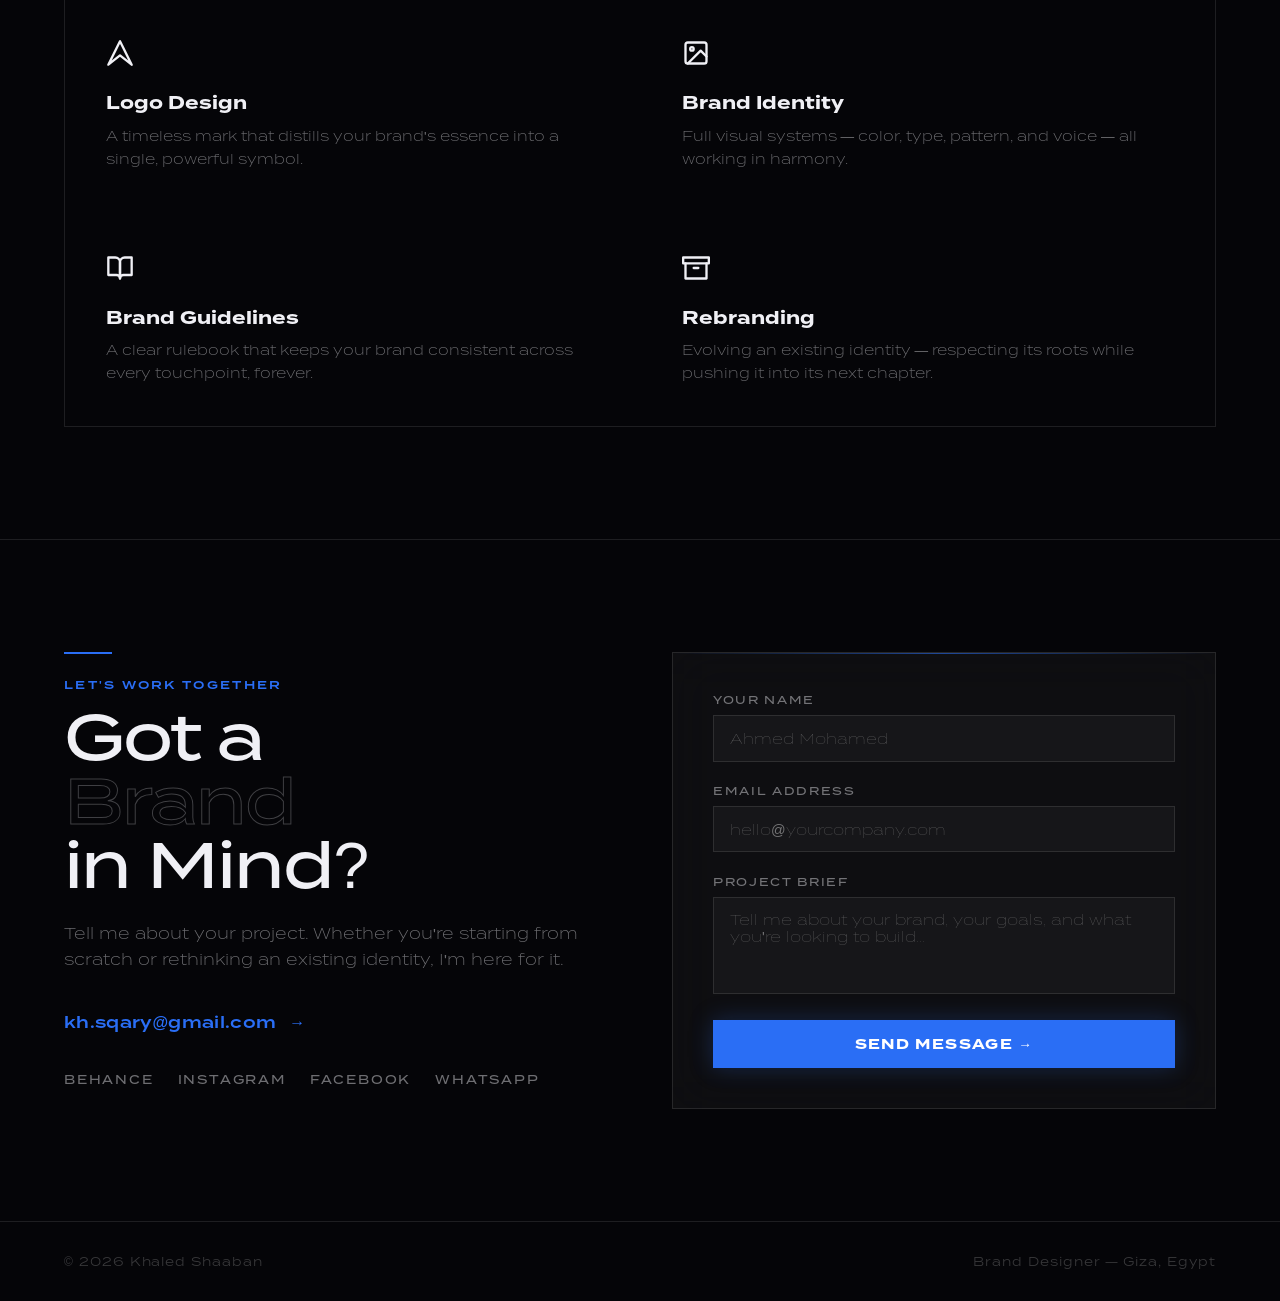
==== commit e10ae514: "Fix links, remove scroll text, update hero title to heavy, and thin out contact form text" ====
--- a/index.html
+++ b/index.html
@@ -42,7 +42,7 @@
         <li><a href="#projects" class="magnetic">Work</a></li>
         <li><a href="#services" class="magnetic">Services</a></li>
         <li><a href="#contact" class="magnetic">Contact</a></li>
-        <li><a href="/brief" class="magnetic">Start a Project</a></li>
+        <li><a href="brief.html" class="magnetic">Start a Project</a></li>
       </ul>
       <a href="#contact" class="nav-cta magnetic">Let's Talk</a>
 
@@ -59,7 +59,7 @@
         <li><a href="#projects">Work</a></li>
         <li><a href="#services">Services</a></li>
         <li><a href="#contact">Contact</a></li>
-        <li><a href="/brief">Start a Project</a></li>
+        <li><a href="brief.html">Start a Project</a></li>
       </ul>
       <div class="mobile-footer">
         <a href="mailto:kh.sqary@gmail.com">kh.sqary@gmail.com</a>
@@ -77,7 +77,7 @@
     <section id="hero">
       <div class="hero-bg-glow"></div>
       <div class="hero-bg-glow2"></div>
-      <div class="hero-tag">Brand Designer — Giza, Egypt</div>
+      <div class="hero-tag">Brand Designer</div>
       <h1 class="hero-title">
         Brands that<br />
         <em>Live</em> &amp;<br />
@@ -91,7 +91,7 @@
         <a href="#projects" class="btn-primary">View My Work</a>
         <a href="#contact" class="btn-secondary">Start a Project</a>
       </div>
-      <div class="hero-scroll-line">Scroll to explore</div>
+
     </section>
 
     <!-- ABOUT -->
--- a/style.css
+++ b/style.css
@@ -274,7 +274,7 @@
     background: radial-gradient(circle, rgba(42,110,245,0.12) 0%, transparent 70%);
     top: -100px; right: -100px;
     pointer-events: none;
-    animation: pulse-glow 6s ease-in-out infinite;
+    animation: float-glow 12s ease-in-out infinite;
   }
   .hero-bg-glow2 {
     position: absolute;
@@ -283,11 +283,17 @@
     background: radial-gradient(circle, rgba(42,110,245,0.07) 0%, transparent 70%);
     bottom: 50px; left: 5vw;
     pointer-events: none;
-    animation: pulse-glow 8s ease-in-out 2s infinite;
-  }
-  @keyframes pulse-glow {
-    0%, 100% { transform: scale(1); opacity: 1; }
-    50% { transform: scale(1.1); opacity: 0.7; }
+    animation: float-glow2 15s ease-in-out infinite;
+  }
+  @keyframes float-glow {
+    0%, 100% { transform: translate(0, 0) scale(1); opacity: 1; }
+    33% { transform: translate(-40px, 40px) scale(1.05); opacity: 0.8; }
+    66% { transform: translate(30px, -20px) scale(0.95); opacity: 1; }
+  }
+  @keyframes float-glow2 {
+    0%, 100% { transform: translate(0, 0) scale(1); opacity: 1; }
+    33% { transform: translate(40px, -30px) scale(1.1); opacity: 0.7; }
+    66% { transform: translate(-20px, 30px) scale(0.9); opacity: 1; }
   }
   .hero-tag {
     font-size: 0.75rem; letter-spacing: 0.2em; text-transform: uppercase;
@@ -378,7 +384,7 @@
   .section-title {
     font-family: var(--font-display);
     font-size: clamp(2rem, 4vw, 3.2rem);
-    font-weight: 800; letter-spacing: -0.02em;
+    font-weight: 600; letter-spacing: -0.02em;
     line-height: 1.1;
     margin-bottom: 1rem;
   }
@@ -403,7 +409,7 @@
   .stat { }
   .stat-num {
     font-family: var(--font-display);
-    font-size: 2.5rem; font-weight: 800;
+    font-size: 2.5rem; font-weight: 600;
     color: var(--white);
     letter-spacing: -0.03em;
     line-height: 1;
@@ -570,7 +576,7 @@
   .contact-headline {
     font-family: var(--font-display);
     font-size: clamp(2.5rem, 5vw, 4.5rem);
-    font-weight: 800;
+    font-weight: 500;
     letter-spacing: -0.03em;
     line-height: 1;
     margin-bottom: 1.5rem;
@@ -634,13 +640,18 @@
     width: 100%;
     background: rgba(255,255,255,0.03);
     border: 1px solid var(--glass-border);
-    color: var(--white);
+    color: rgba(255,255,255,0.75);
     font-family: var(--font-body);
-    font-size: 0.9rem; font-weight: 300;
+    font-size: 0.9rem; font-weight: 100;
     padding: 0.85rem 1rem;
     outline: none;
     transition: border-color 0.2s, background 0.2s;
     resize: none;
+  }
+  .form-group input::placeholder,
+  .form-group textarea::placeholder {
+    color: rgba(255,255,255,0.4);
+    font-weight: 100;
   }
   .form-group input:focus,
   .form-group textarea:focus {
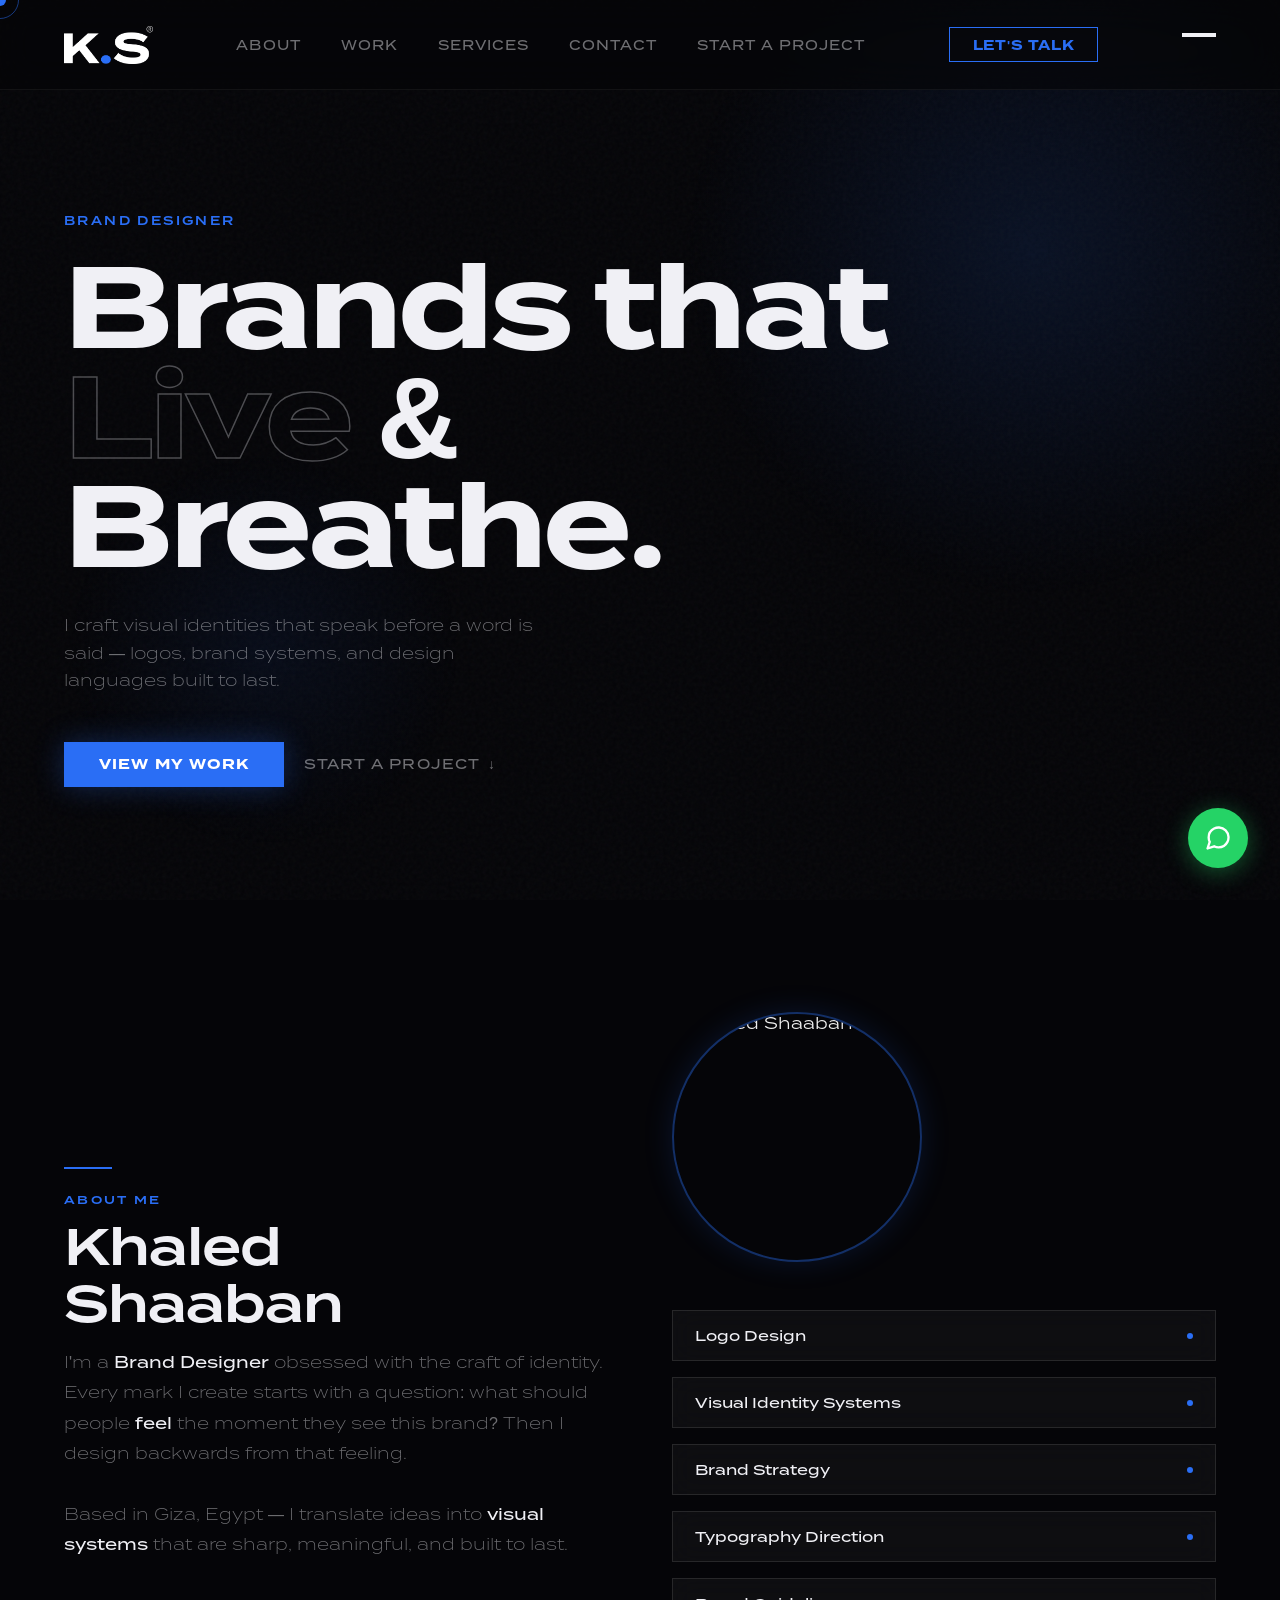
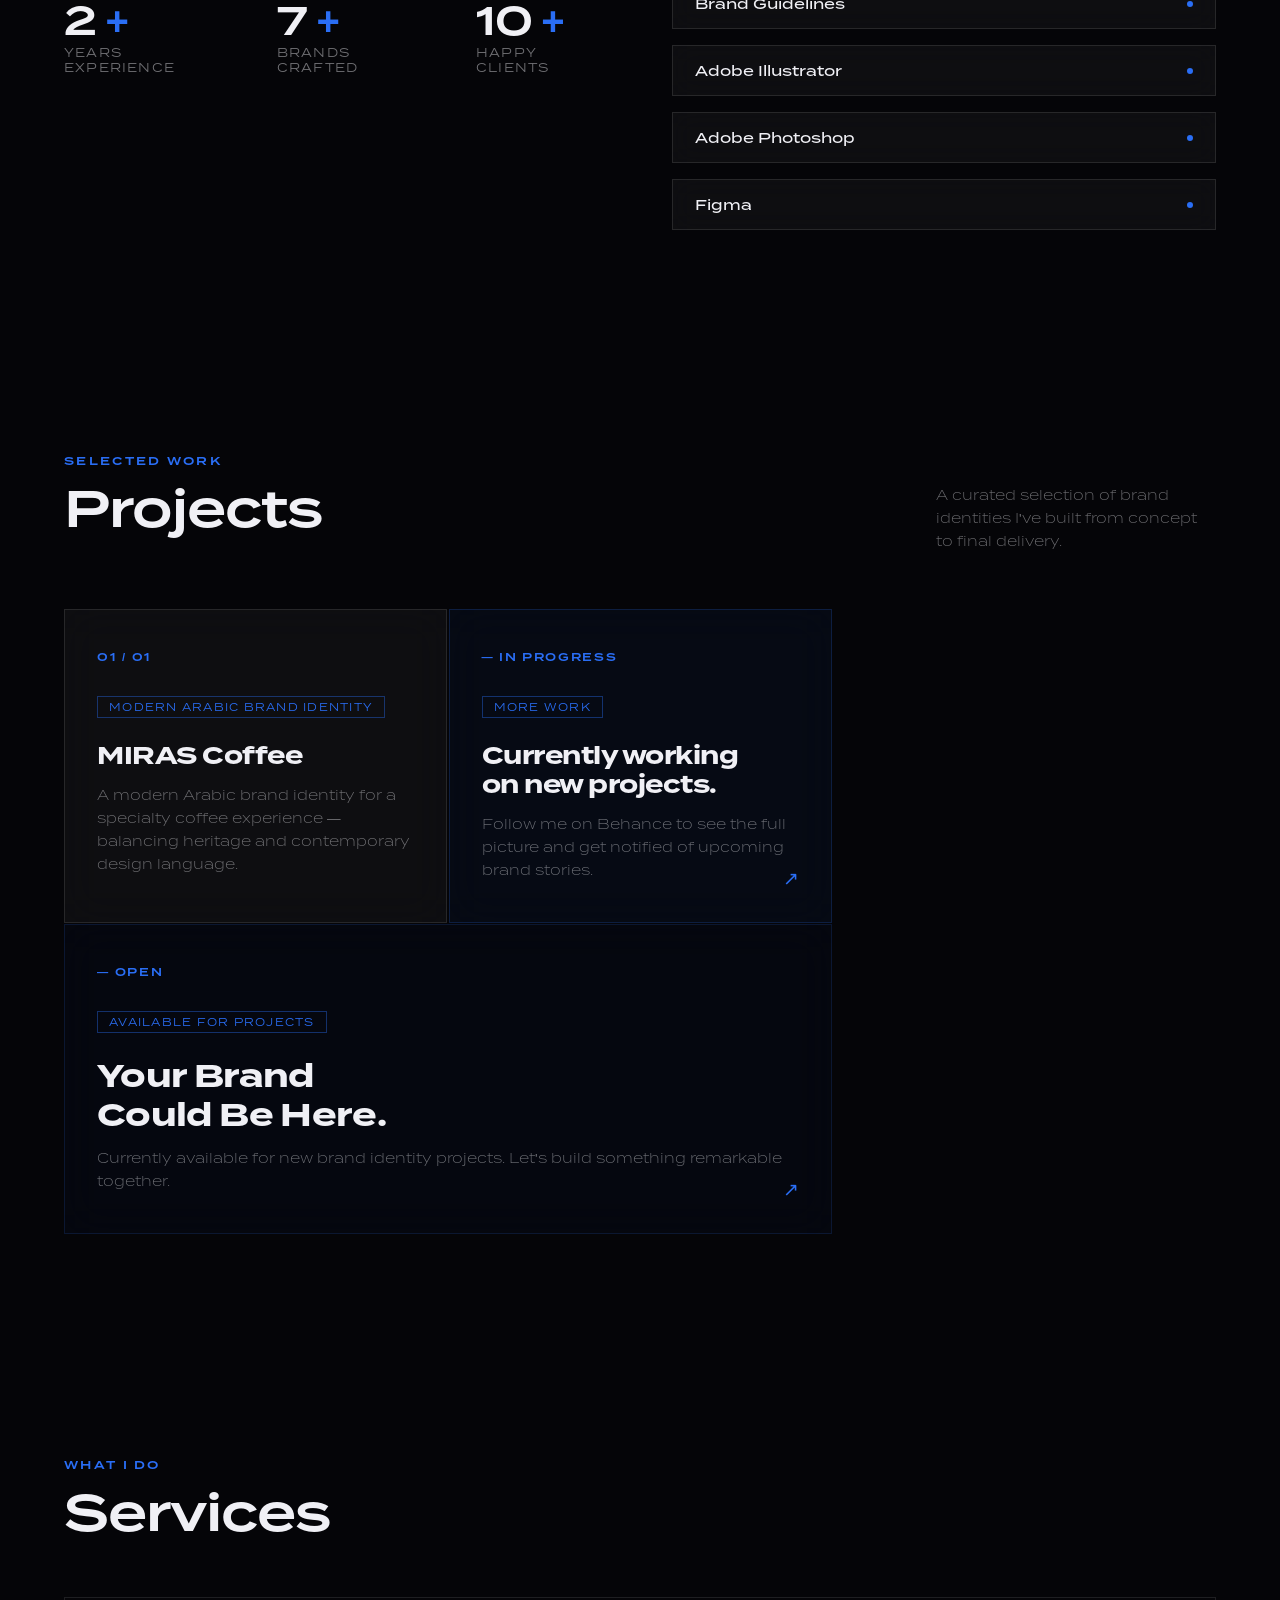
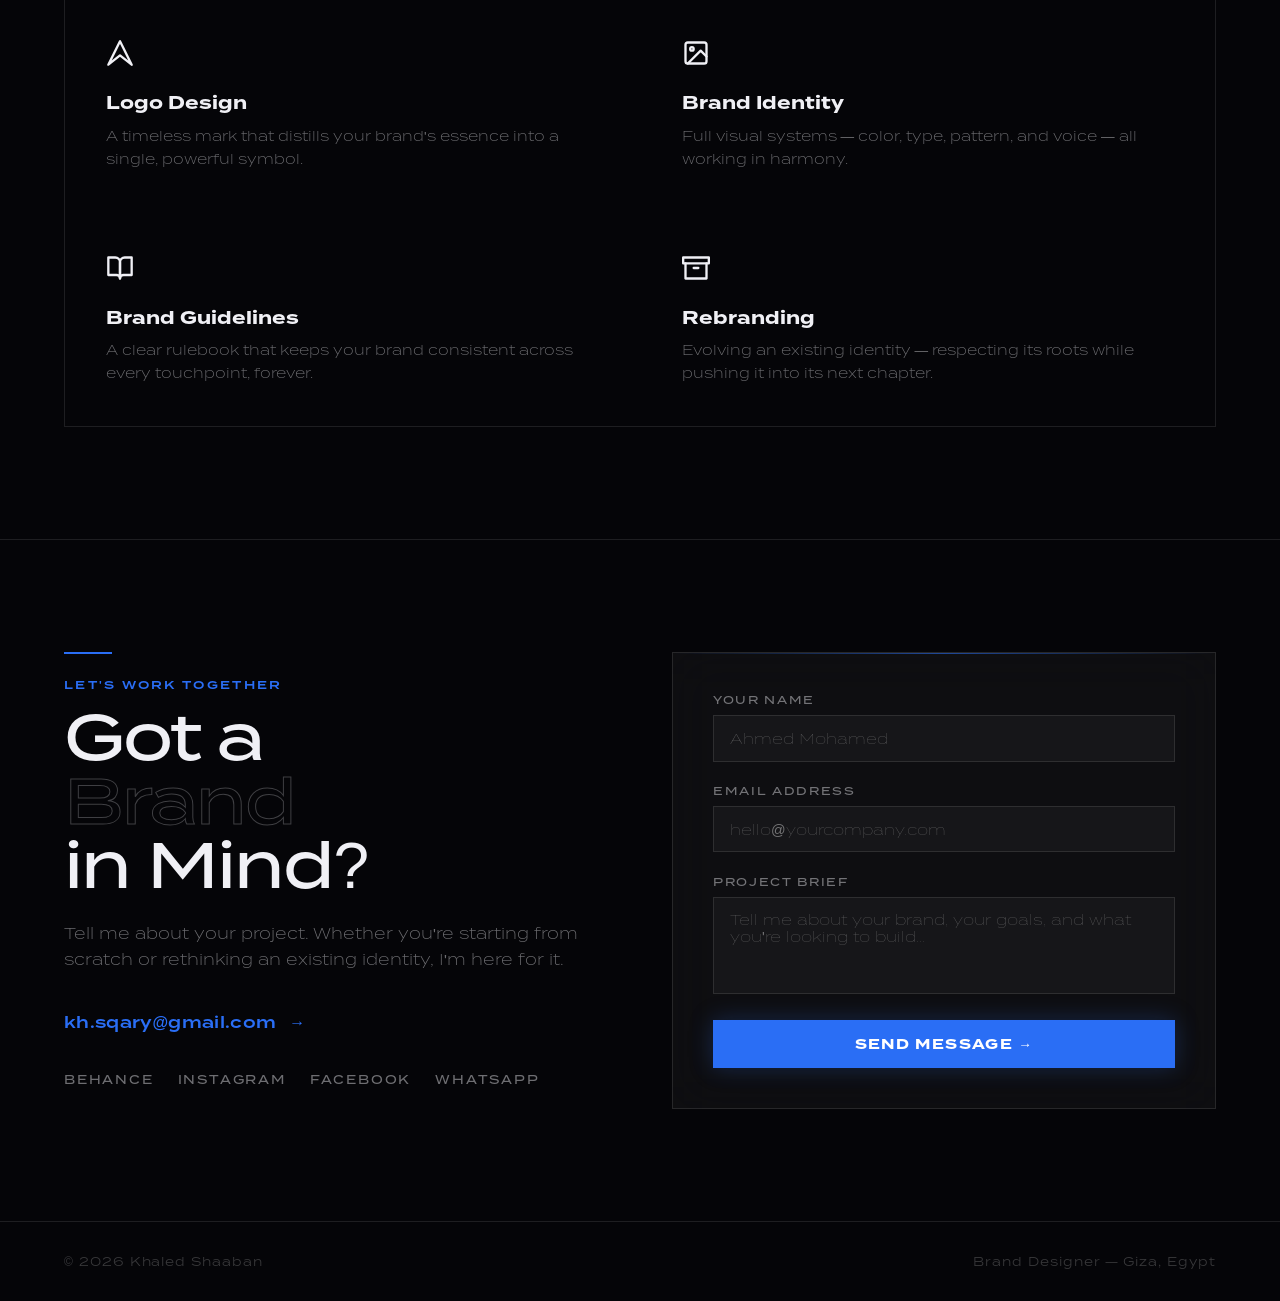
==== commit cff1257e: "Update stats spacing, calm hero font weight, fix brief logo link and next btn style" ====
--- a/index.html
+++ b/index.html
@@ -110,15 +110,15 @@
         </p>
         <div class="stat-row">
           <div class="stat">
-            <div class="stat-num">2<span>+</span></div>
+            <div class="stat-num">2 <span>+</span></div>
             <div class="stat-label">Years Experience</div>
           </div>
           <div class="stat">
-            <div class="stat-num">20<span>+</span></div>
+            <div class="stat-num">7 <span>+</span></div>
             <div class="stat-label">Brands Crafted</div>
           </div>
           <div class="stat">
-            <div class="stat-num">10<span>+</span></div>
+            <div class="stat-num">10 <span>+</span></div>
             <div class="stat-label">Happy Clients</div>
           </div>
         </div>
--- a/style.css
+++ b/style.css
@@ -304,7 +304,7 @@
   .hero-title {
     font-family: var(--font-display);
     font-size: clamp(3.5rem, 9vw, 8rem);
-    font-weight: 800;
+    font-weight: 700;
     line-height: 0.95;
     letter-spacing: -0.03em;
     margin-bottom: 2rem;
@@ -341,6 +341,23 @@
   .btn-primary:hover {
     transform: translateY(-2px);
     box-shadow: 0 0 50px rgba(42,110,245,0.5);
+  }
+  .btn-text-blue {
+    font-family: var(--font-display);
+    font-weight: 700; font-size: 0.85rem;
+    letter-spacing: 0.08em; text-transform: uppercase;
+    color: var(--blue-line);
+    background: transparent;
+    border: none;
+    padding: 0.9rem 1.5rem;
+    text-decoration: none;
+    position: relative; overflow: hidden;
+    transition: transform 0.2s, color 0.2s;
+    cursor: pointer;
+  }
+  .btn-text-blue:hover {
+    transform: translateY(-2px);
+    color: #fff;
   }
   .btn-secondary {
     font-size: 0.85rem; letter-spacing: 0.08em; text-transform: uppercase;
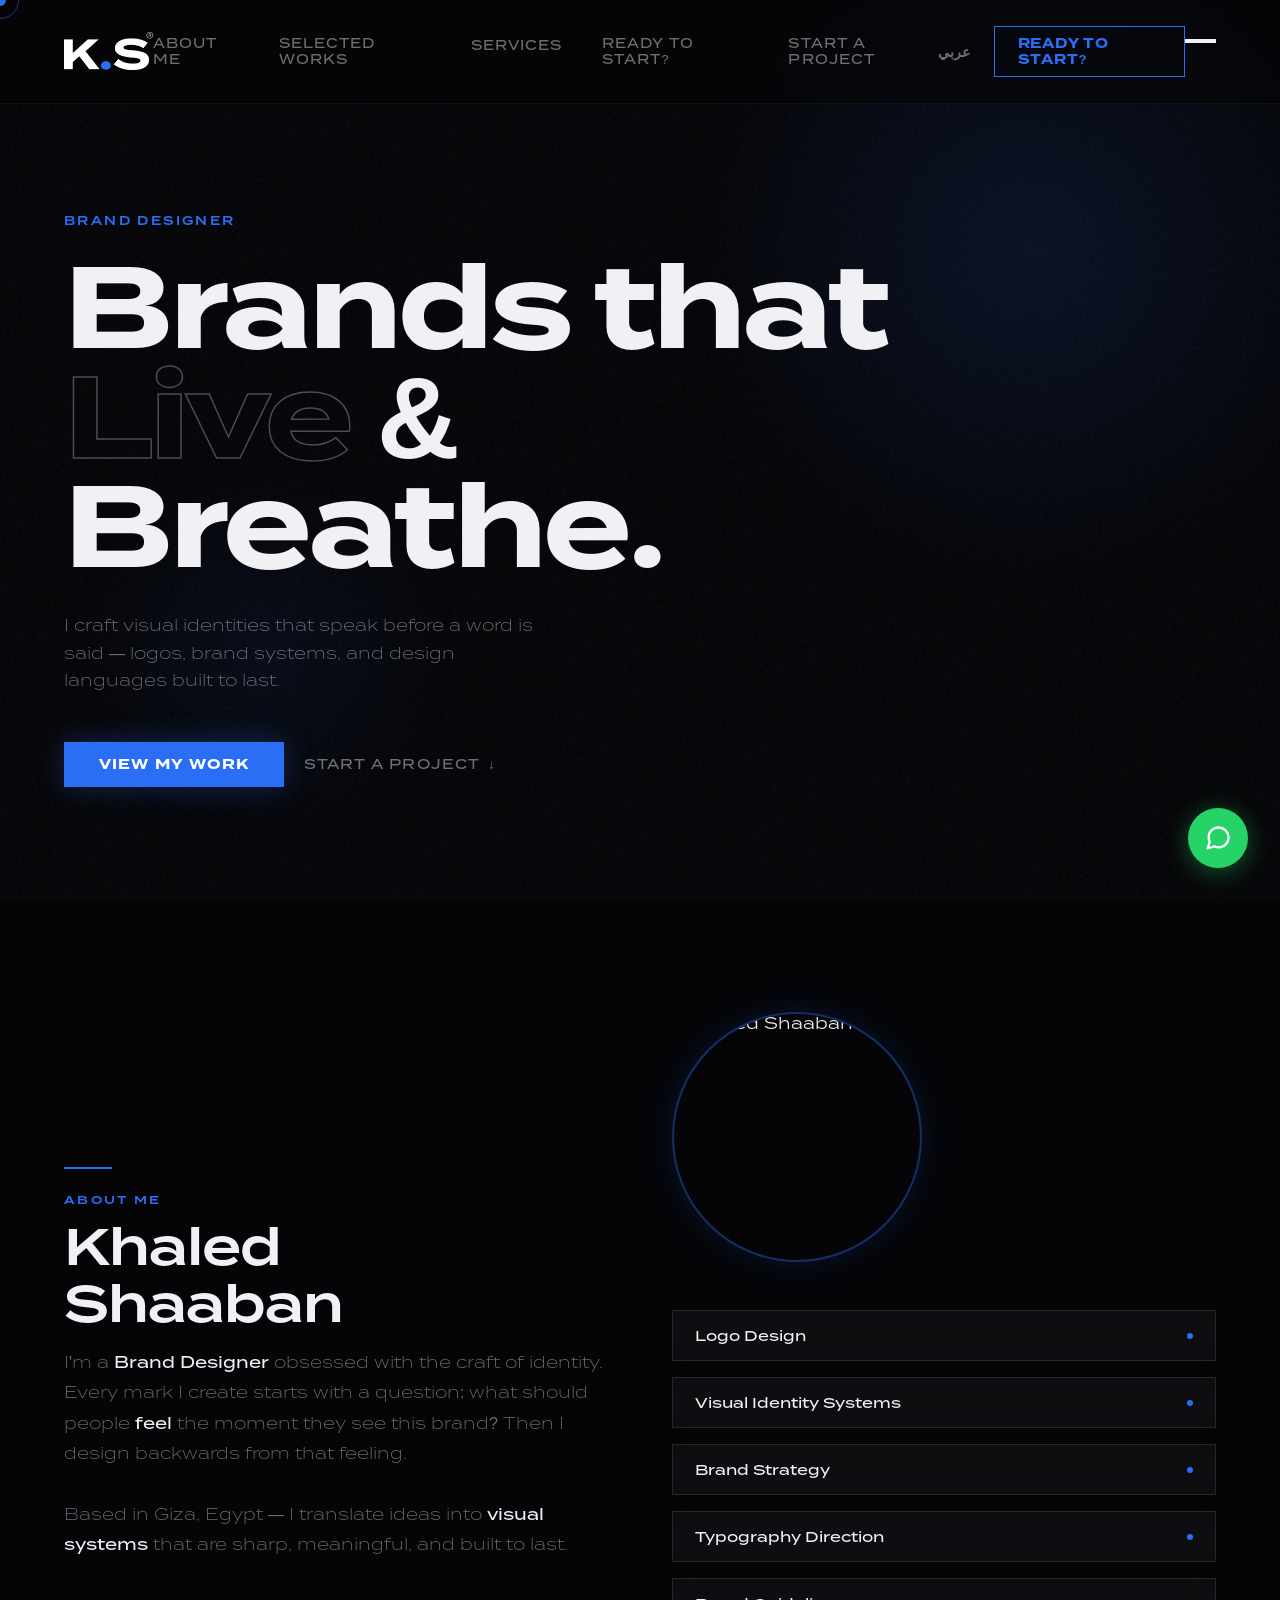
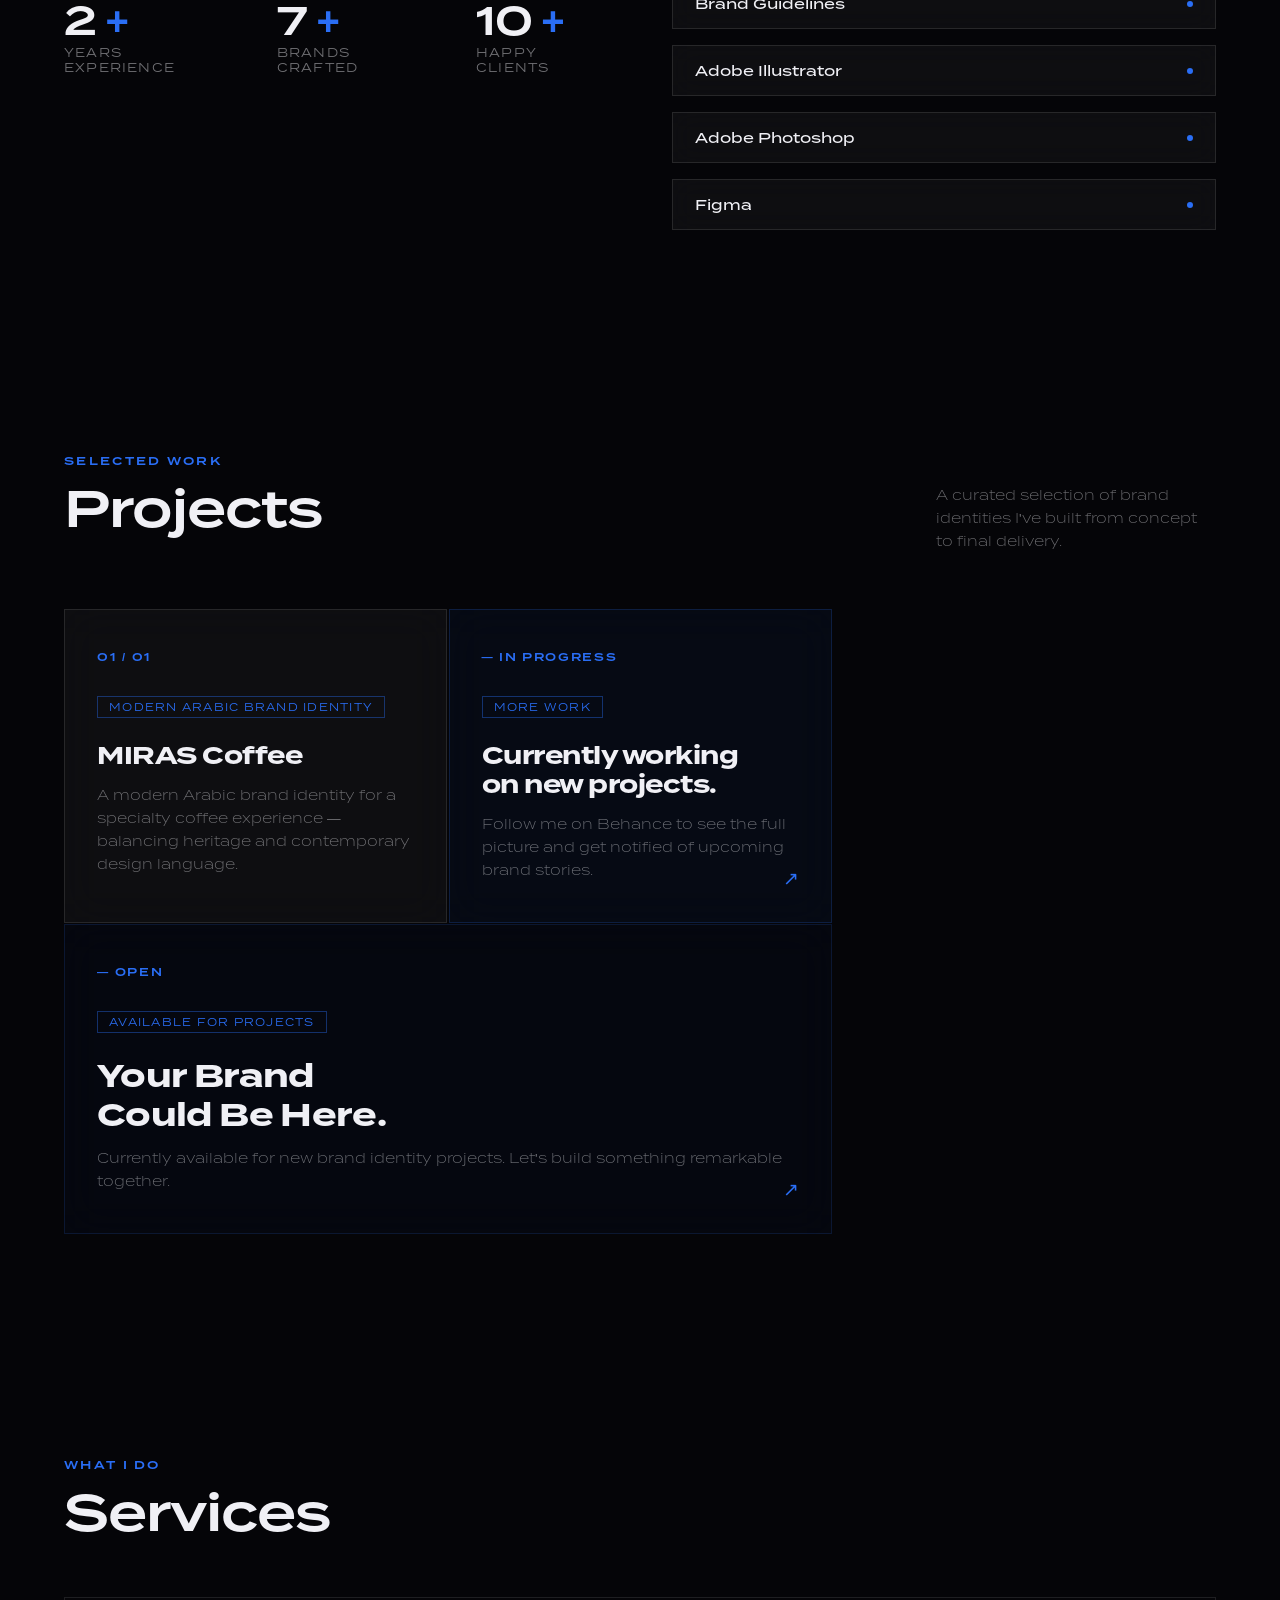
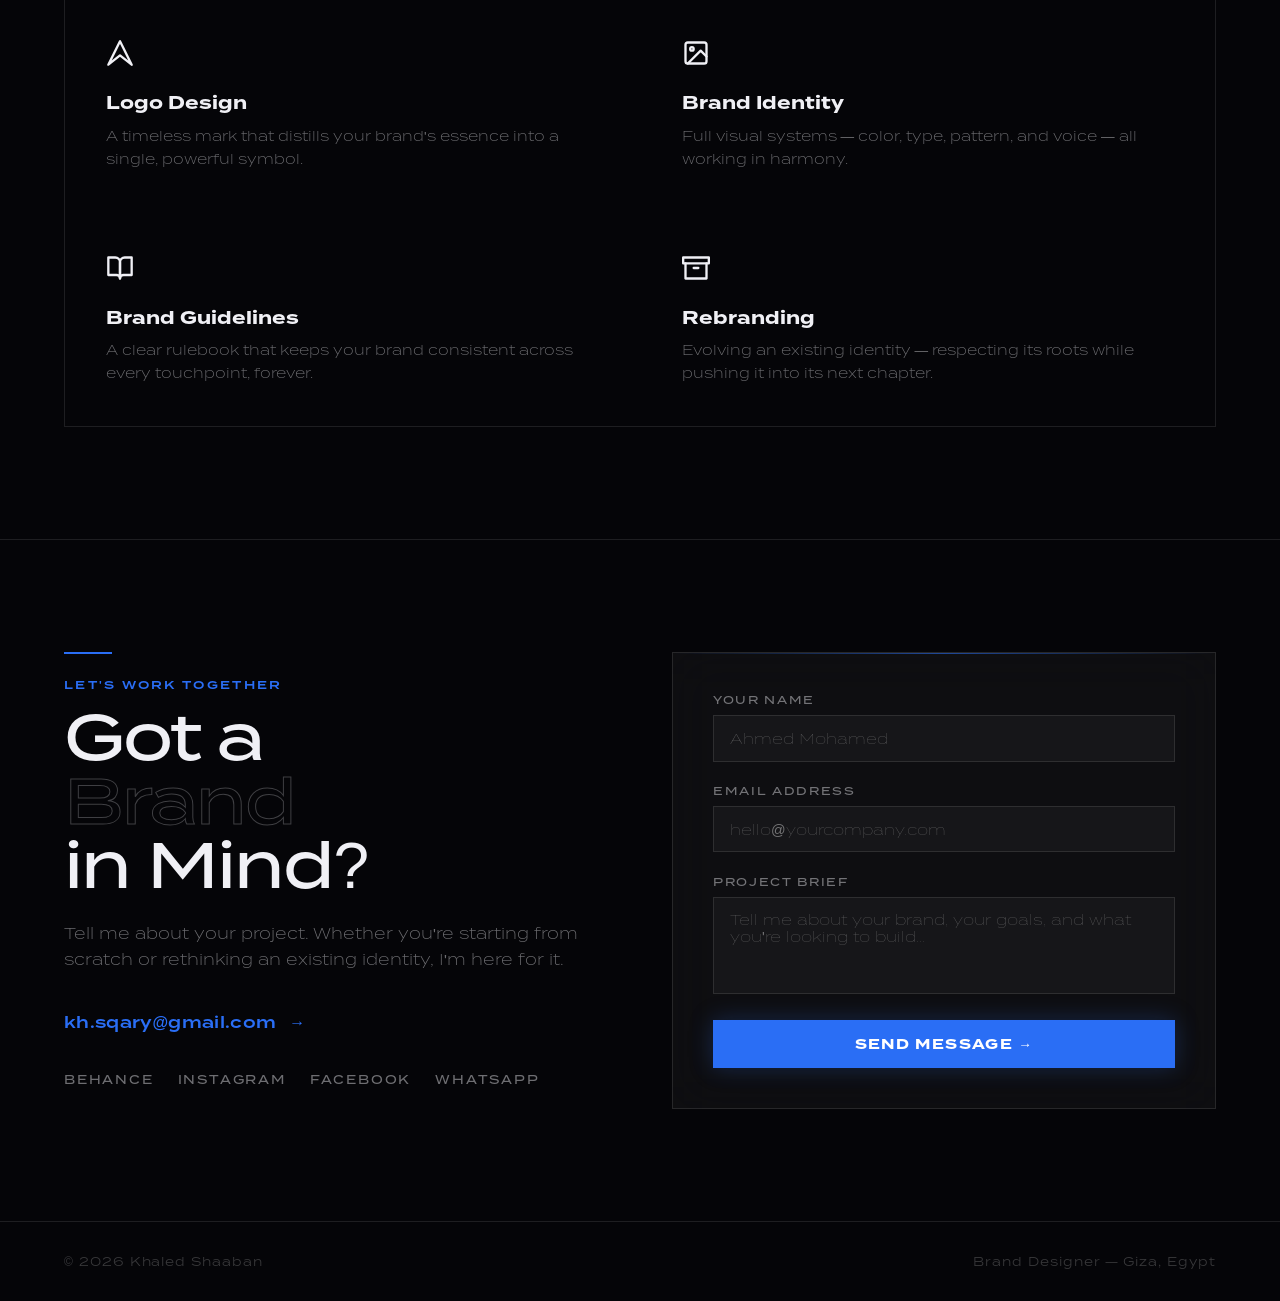
==== commit b3f9a53b: "Fix cursor bug in brief, make brief.js local-friendly, add brand personality sliders, add Arabic tra" ====
--- a/index.html
+++ b/index.html
@@ -38,13 +38,16 @@
     <nav>
       <a href="#" class="nav-logo"><img src="image/logo.png" alt="Khaled Shaaban" class="site-logo"></a>
       <ul class="nav-links">
-        <li><a href="#about" class="magnetic">About</a></li>
-        <li><a href="#projects" class="magnetic">Work</a></li>
-        <li><a href="#services" class="magnetic">Services</a></li>
-        <li><a href="#contact" class="magnetic">Contact</a></li>
-        <li><a href="brief.html" class="magnetic">Start a Project</a></li>
+        <li><a href="#about" class="magnetic" data-i18n="about_label">About</a></li>
+        <li><a href="#projects" class="magnetic" data-i18n="portfolio_label">Work</a></li>
+        <li><a href="#services" class="magnetic" data-i18n="services_label">Services</a></li>
+        <li><a href="#contact" class="magnetic" data-i18n="contact_label">Contact</a></li>
+        <li><a href="brief.html" class="magnetic" data-i18n="nav_start">Start a Project</a></li>
       </ul>
-      <a href="#contact" class="nav-cta magnetic">Let's Talk</a>
+      <div style="display:flex; align-items:center;">
+        <a href="#" class="magnetic" id="langToggle" style="margin-right: 1.5rem; color: var(--gray); font-size:0.9rem; text-decoration:none; font-weight:600;">عربي</a>
+        <a href="#contact" class="nav-cta magnetic" data-i18n="contact_label">Let's Talk</a>
+      </div>
 
       <div class="hamburger magnetic">
         <span></span>
@@ -78,18 +81,18 @@
       <div class="hero-bg-glow"></div>
       <div class="hero-bg-glow2"></div>
       <div class="hero-tag">Brand Designer</div>
-      <h1 class="hero-title">
+      <h1 class="hero-title" data-i18n="hero_title">
         Brands that<br />
         <em>Live</em> &amp;<br />
         Breathe.
       </h1>
-      <p class="hero-sub">
+      <p class="hero-sub" data-i18n="hero_desc">
         I craft visual identities that speak before a word is said — logos, brand systems, and design languages built to
         last.
       </p>
       <div class="hero-actions">
-        <a href="#projects" class="btn-primary">View My Work</a>
-        <a href="#contact" class="btn-secondary">Start a Project</a>
+        <a href="#projects" class="btn-primary" data-i18n="btn_view">View My Work</a>
+        <a href="brief.html" class="btn-secondary" data-i18n="btn_start">Start a Project</a>
       </div>
 
     </section>
@@ -255,11 +258,12 @@
 
     <footer>
       <span>© 2026 Khaled Shaaban</span>
-      <span>Brand Designer — Giza, Egypt</span>
+      <span data-i18n="footer_loc">Brand Designer — Giza, Egypt</span>
     </footer>
   </main>
 
   <script data-cfasync="false" src="/cdn-cgi/scripts/5c5dd728/cloudflare-static/email-decode.min.js"></script>
+  <script src="lang.js"></script>
   <script src="main.js"></script>
 </body>
 
--- a/style.css
+++ b/style.css
@@ -1,3 +1,4 @@
+@import url('https://fonts.googleapis.com/css2?family=Cairo:wght@400;600;700;800&display=swap');
   @font-face {
     font-family: 'TerminaTest';
     src: url('fonts/TerminaTest-Thin.otf') format('opentype');
@@ -206,6 +207,16 @@
     transform: translate(-50%, -50%);
   }
   body:hover #cursor { opacity: 1; }
+  
+  /* CURSOR HOVER STATE */
+  body.hover-active #cursor {
+    opacity: 0 !important;
+  }
+  body.hover-active #cursor-ring {
+    width: 60px !important;
+    height: 60px !important;
+    border-color: rgba(42,110,245,0.8) !important;
+  }
 
   /* ── NOISE OVERLAY ── */
   body::before {
@@ -342,6 +353,21 @@
     transform: translateY(-2px);
     box-shadow: 0 0 50px rgba(42,110,245,0.5);
   }
+  
+  /* ARABIC FONT OVERRIDES */
+  body.ar-lang {
+    font-family: 'Cairo', sans-serif;
+  }
+  body.ar-lang h1, body.ar-lang h2, body.ar-lang h3, body.ar-lang h4,
+  body.ar-lang .hero-title, body.ar-lang .section-title, body.ar-lang .nav-logo,
+  body.ar-lang .btn-primary, body.ar-lang .btn-secondary, body.ar-lang .btn-text-blue {
+    font-family: 'Cairo', sans-serif;
+  }
+  body.ar-lang .stat-num {
+    font-family: 'Cairo', sans-serif;
+    font-weight: 800;
+  }
+
   .btn-text-blue {
     font-family: var(--font-display);
     font-weight: 700; font-size: 0.85rem;
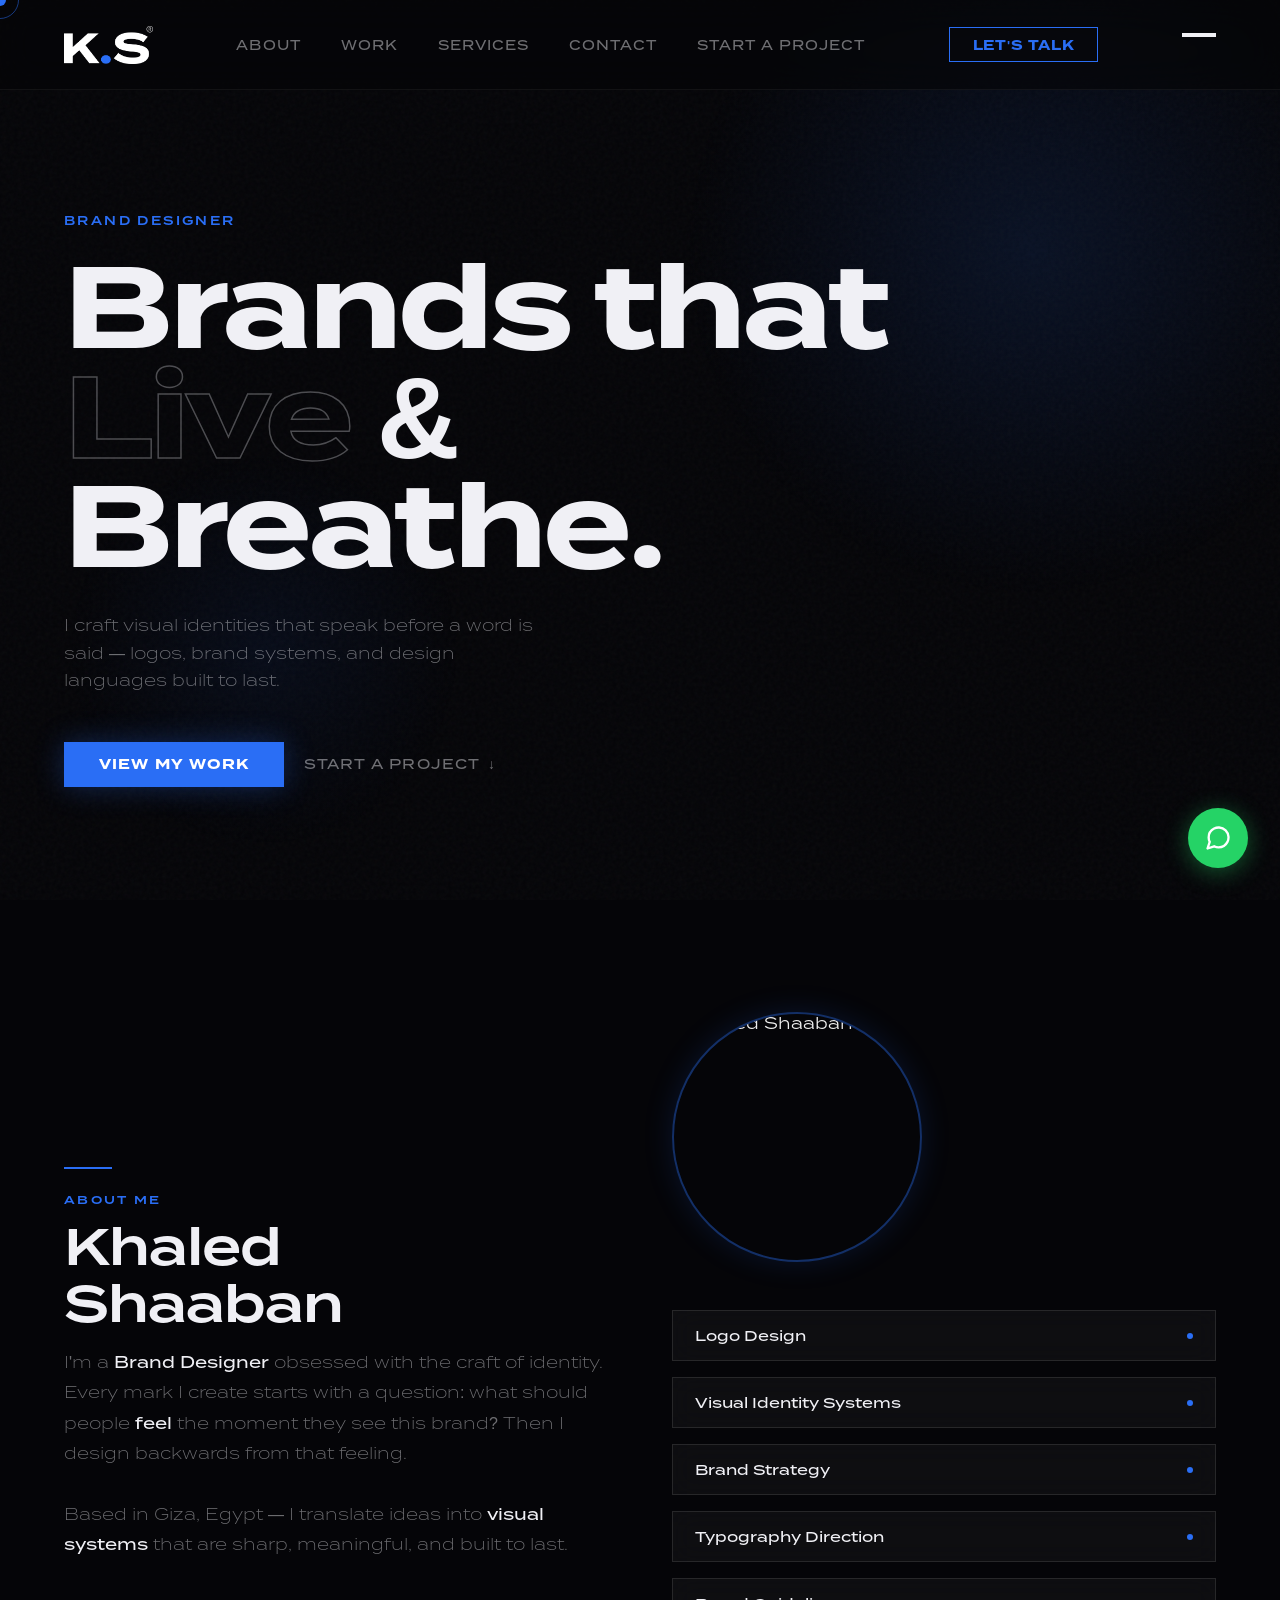
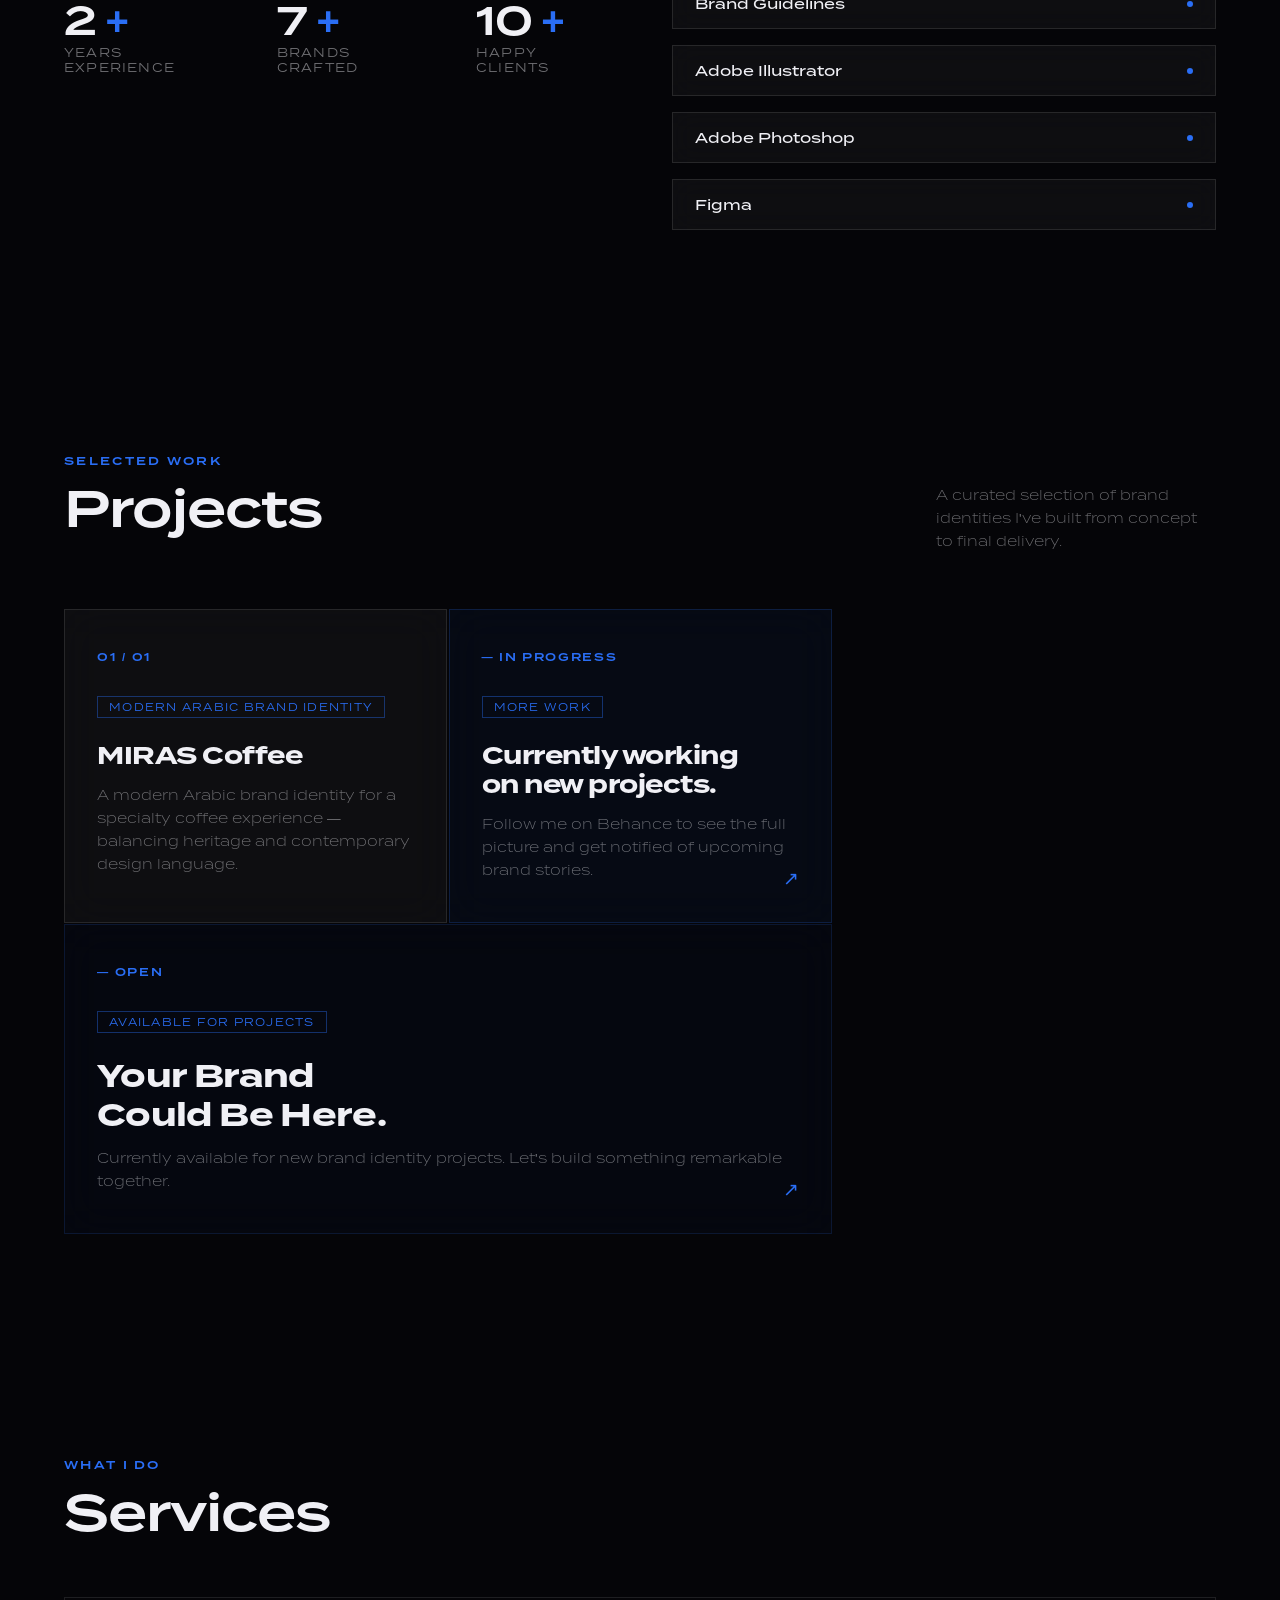
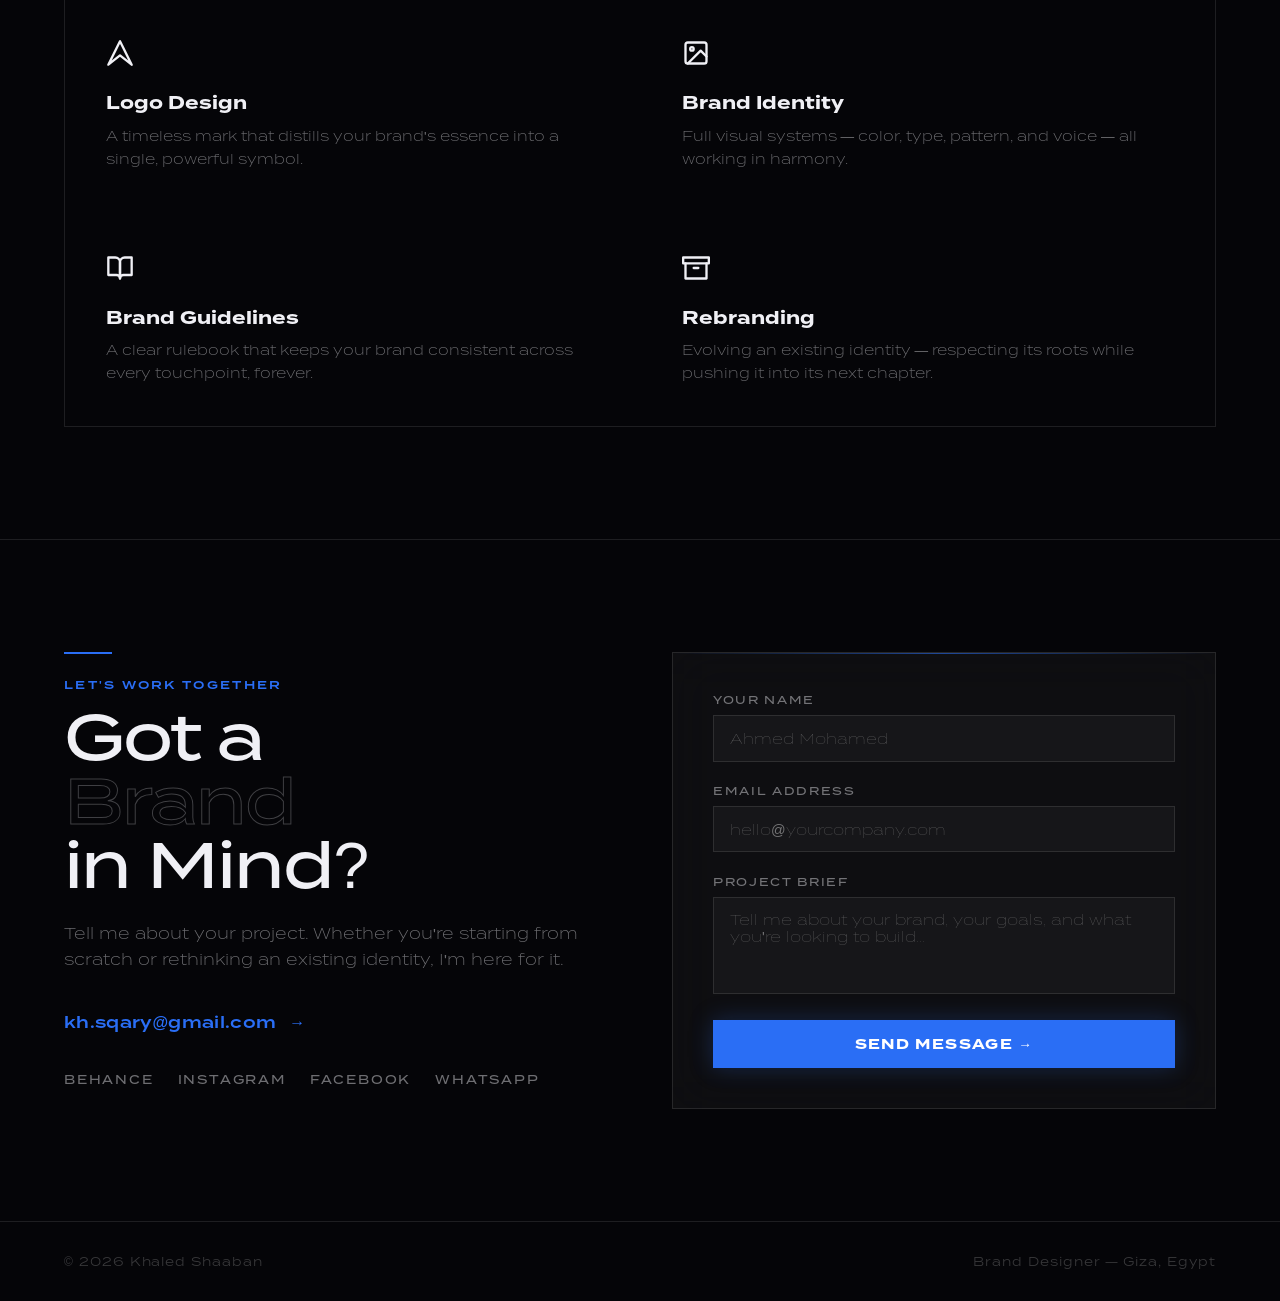
==== commit 786fdfc0: "Revert Arabic language, add personal info step, style back button, add WhatsApp submission redirect" ====
--- a/index.html
+++ b/index.html
@@ -44,10 +44,7 @@
         <li><a href="#contact" class="magnetic" data-i18n="contact_label">Contact</a></li>
         <li><a href="brief.html" class="magnetic" data-i18n="nav_start">Start a Project</a></li>
       </ul>
-      <div style="display:flex; align-items:center;">
-        <a href="#" class="magnetic" id="langToggle" style="margin-right: 1.5rem; color: var(--gray); font-size:0.9rem; text-decoration:none; font-weight:600;">عربي</a>
-        <a href="#contact" class="nav-cta magnetic" data-i18n="contact_label">Let's Talk</a>
-      </div>
+      <a href="#contact" class="nav-cta magnetic" data-i18n="contact_label">Let's Talk</a>
 
       <div class="hamburger magnetic">
         <span></span>
@@ -263,7 +260,6 @@
   </main>
 
   <script data-cfasync="false" src="/cdn-cgi/scripts/5c5dd728/cloudflare-static/email-decode.min.js"></script>
-  <script src="lang.js"></script>
   <script src="main.js"></script>
 </body>
 
--- a/style.css
+++ b/style.css
@@ -1,4 +1,3 @@
-@import url('https://fonts.googleapis.com/css2?family=Cairo:wght@400;600;700;800&display=swap');
   @font-face {
     font-family: 'TerminaTest';
     src: url('fonts/TerminaTest-Thin.otf') format('opentype');
@@ -354,20 +353,6 @@
     box-shadow: 0 0 50px rgba(42,110,245,0.5);
   }
   
-  /* ARABIC FONT OVERRIDES */
-  body.ar-lang {
-    font-family: 'Cairo', sans-serif;
-  }
-  body.ar-lang h1, body.ar-lang h2, body.ar-lang h3, body.ar-lang h4,
-  body.ar-lang .hero-title, body.ar-lang .section-title, body.ar-lang .nav-logo,
-  body.ar-lang .btn-primary, body.ar-lang .btn-secondary, body.ar-lang .btn-text-blue {
-    font-family: 'Cairo', sans-serif;
-  }
-  body.ar-lang .stat-num {
-    font-family: 'Cairo', sans-serif;
-    font-weight: 800;
-  }
-
   .btn-text-blue {
     font-family: var(--font-display);
     font-weight: 700; font-size: 0.85rem;
@@ -384,6 +369,23 @@
   .btn-text-blue:hover {
     transform: translateY(-2px);
     color: #fff;
+  }
+  .btn-text-white {
+    font-family: var(--font-display);
+    font-weight: 700; font-size: 0.85rem;
+    letter-spacing: 0.08em; text-transform: uppercase;
+    color: var(--white);
+    background: transparent;
+    border: none;
+    padding: 0.9rem 1.5rem;
+    text-decoration: none;
+    position: relative; overflow: hidden;
+    transition: transform 0.2s, color 0.2s;
+    cursor: pointer;
+  }
+  .btn-text-white:hover {
+    transform: translateY(-2px);
+    color: var(--gray);
   }
   .btn-secondary {
     font-size: 0.85rem; letter-spacing: 0.08em; text-transform: uppercase;
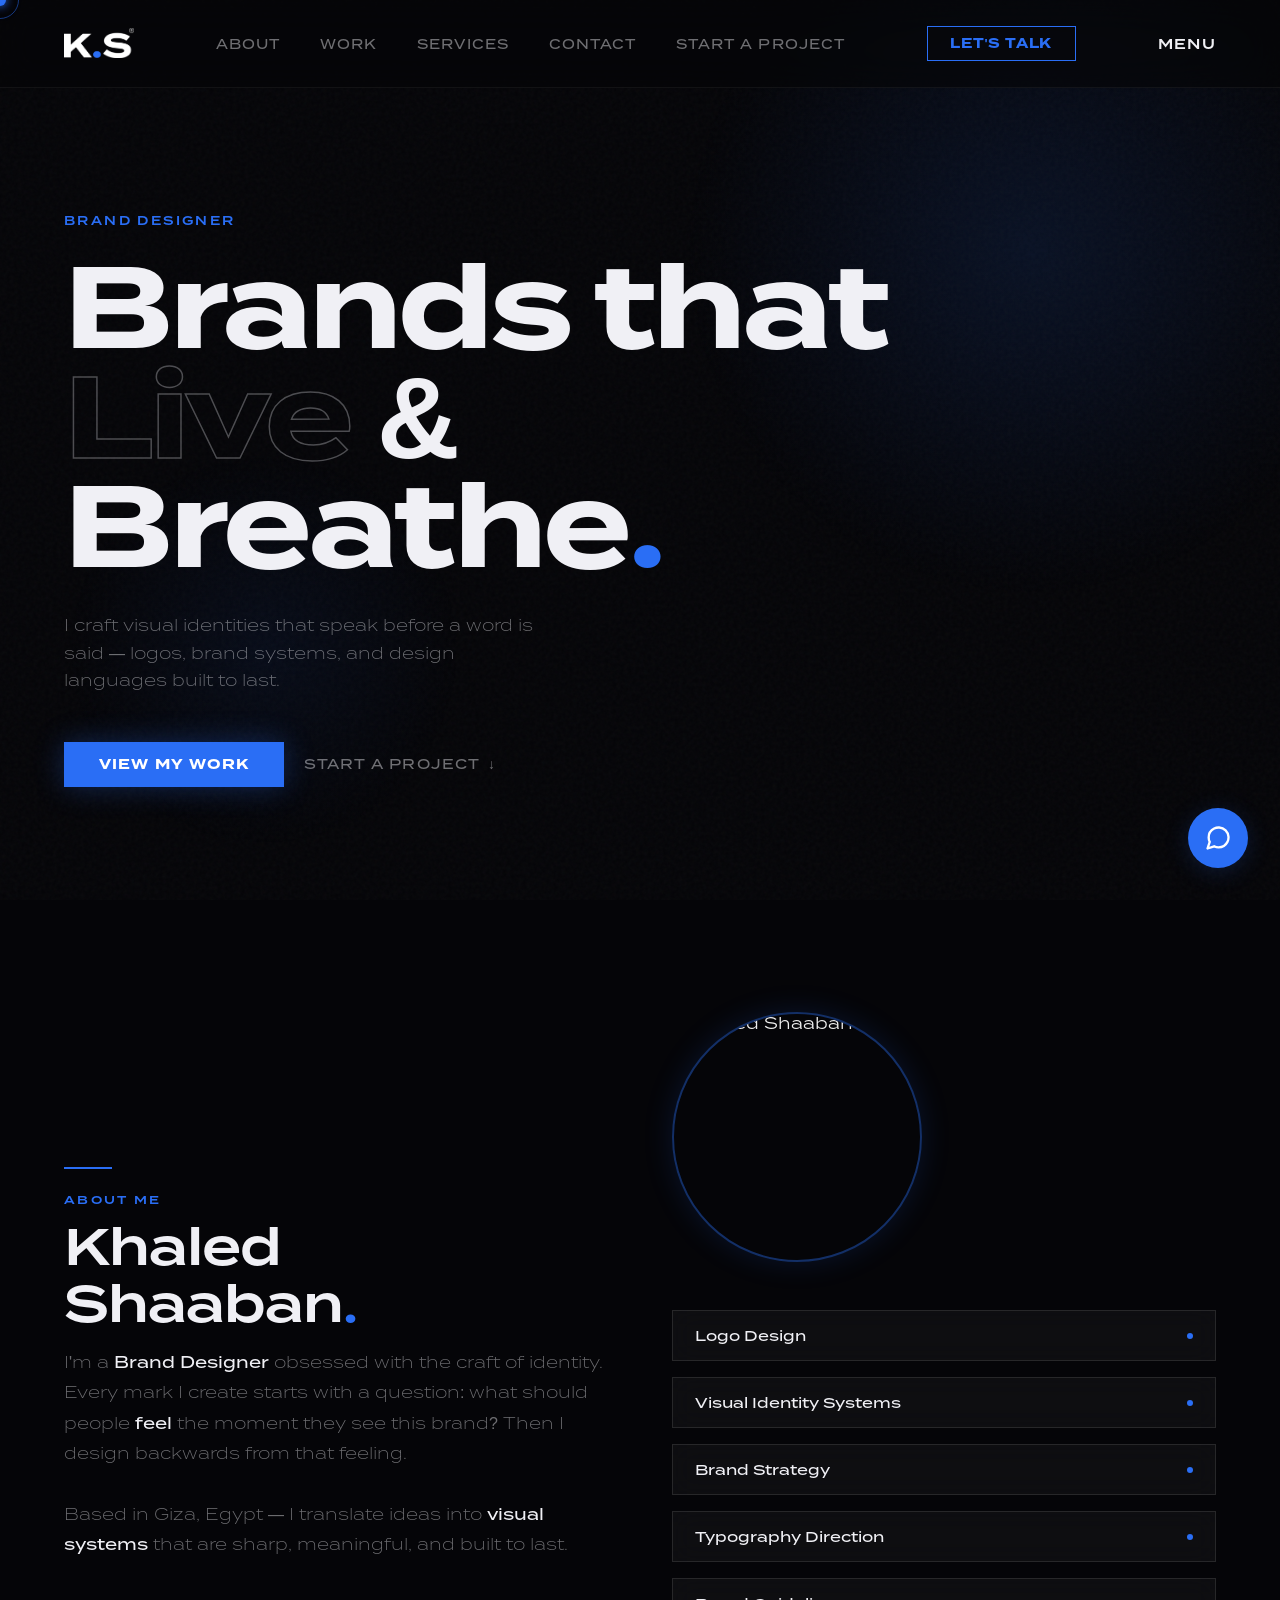
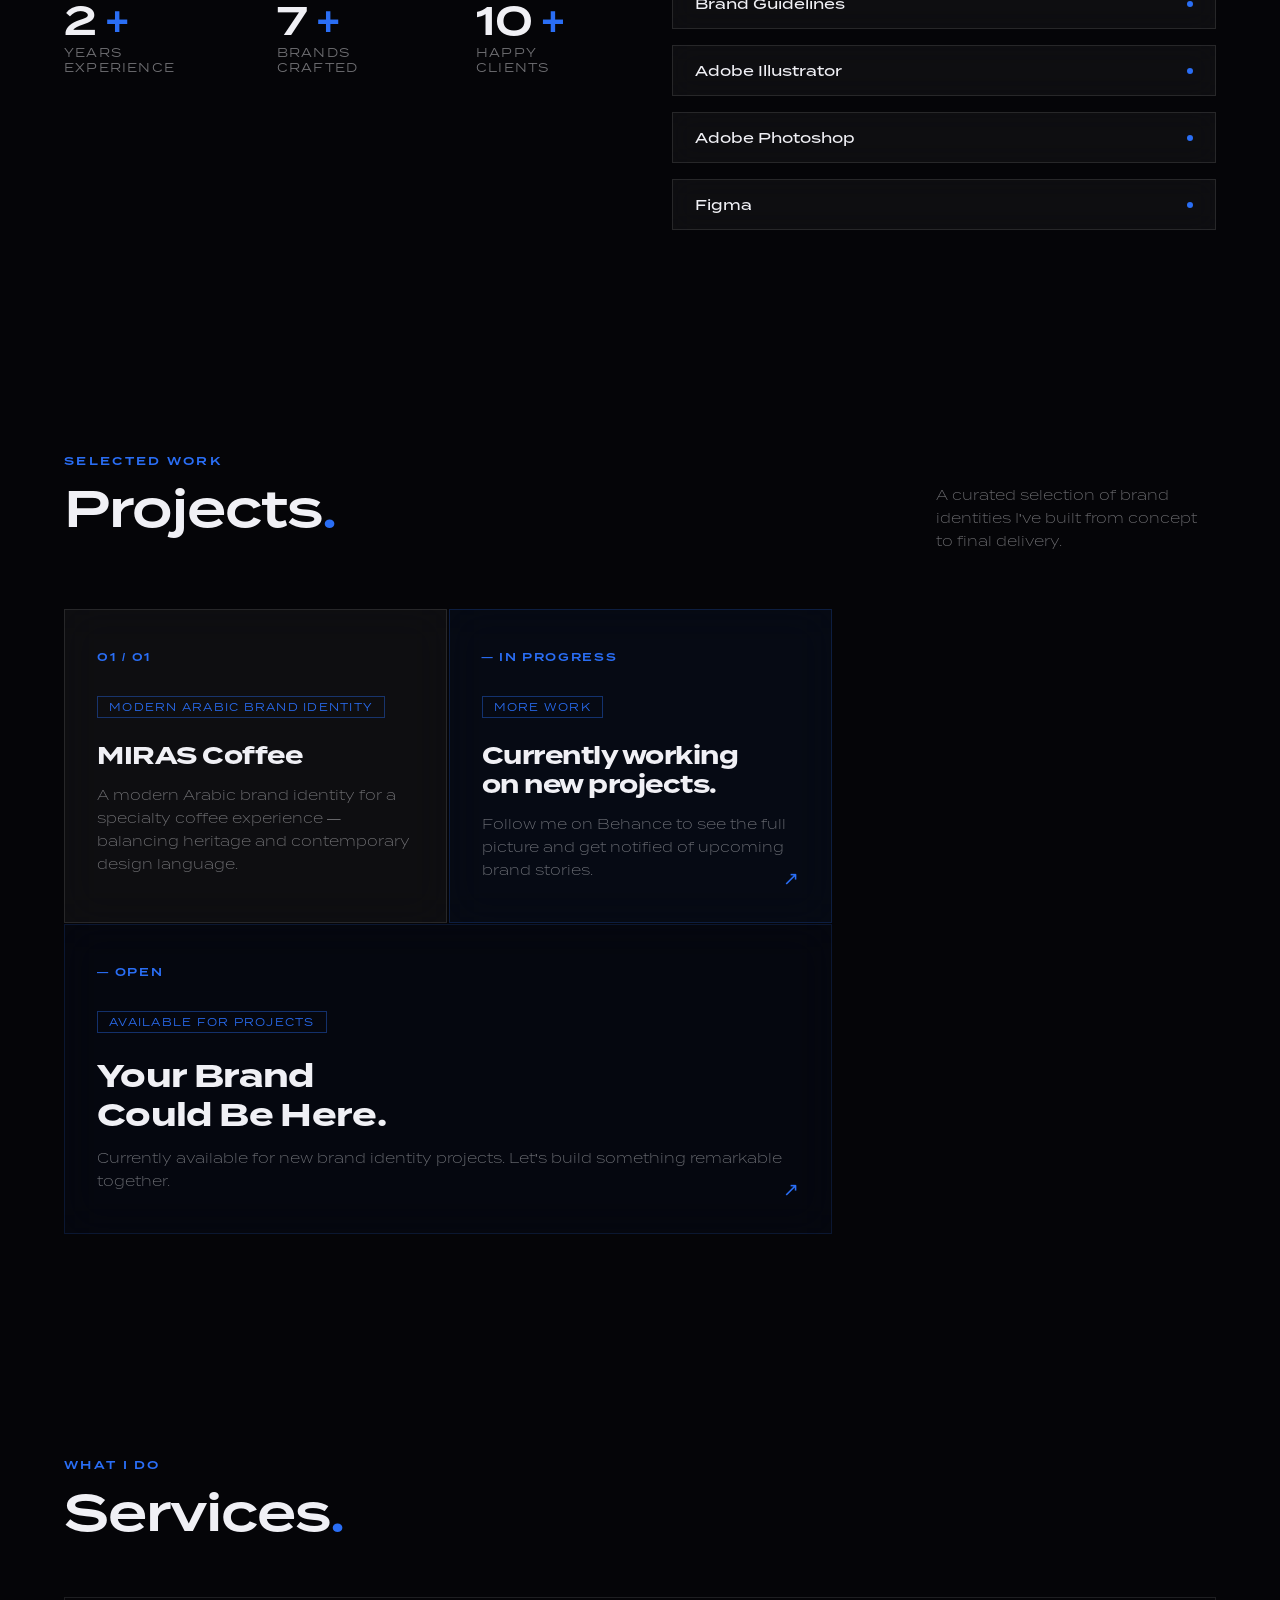
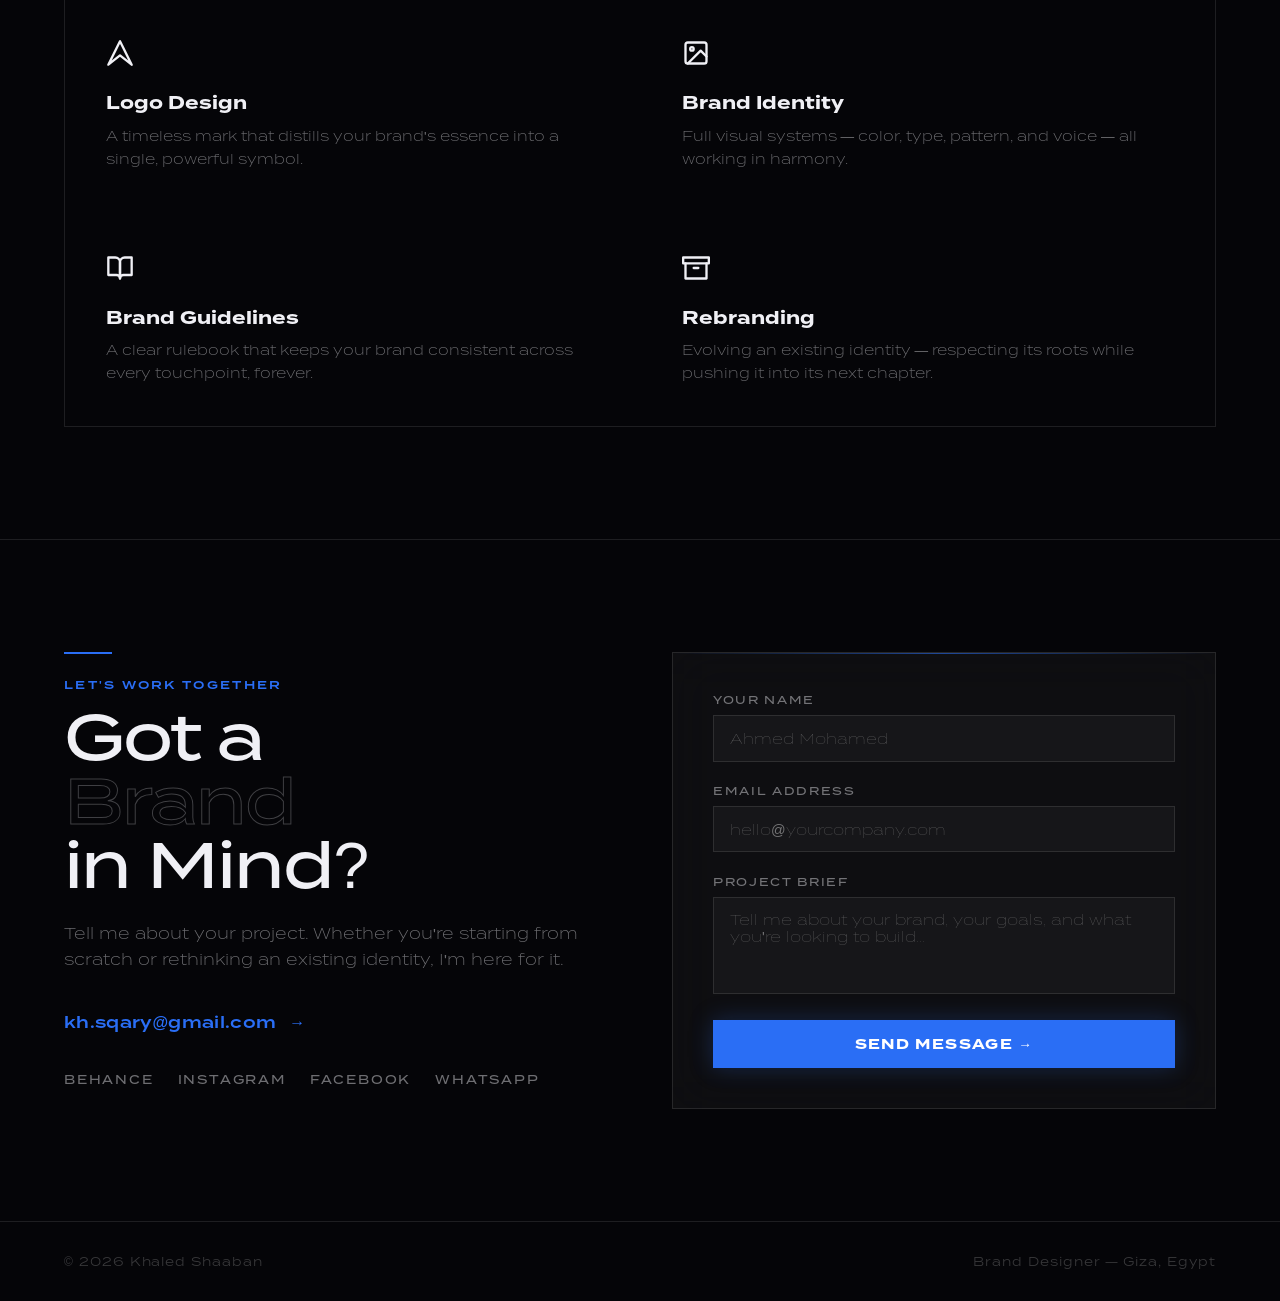
==== commit 7a39f596: "Enhance blue dot brand identity: Menu dot animation, blue dot titles, blue WhatsApp button, and glow" ====
--- a/index.html
+++ b/index.html
@@ -47,8 +47,8 @@
       <a href="#contact" class="nav-cta magnetic" data-i18n="contact_label">Let's Talk</a>
 
       <div class="hamburger magnetic">
-        <span></span>
-        <span></span>
+        <span class="menu-text"></span>
+        <span class="menu-dot"></span>
       </div>
     </nav>
 
@@ -81,7 +81,7 @@
       <h1 class="hero-title" data-i18n="hero_title">
         Brands that<br />
         <em>Live</em> &amp;<br />
-        Breathe.
+        Breathe<span class="blue-dot-text">.</span>
       </h1>
       <p class="hero-sub" data-i18n="hero_desc">
         I craft visual identities that speak before a word is said — logos, brand systems, and design languages built to
@@ -99,7 +99,7 @@
       <div class="about-left reveal">
         <span class="blue-line"></span>
         <div class="section-label">About Me</div>
-        <h2 class="section-title">Khaled<br />Shaaban</h2>
+        <h2 class="section-title">Khaled<br />Shaaban<span class="blue-dot-text">.</span></h2>
         <p class="about-bio">
           I'm a <strong>Brand Designer</strong> obsessed with the craft of identity. Every mark I create starts with a
           question: what should people <strong>feel</strong> the moment they see this brand? Then I design backwards
@@ -145,7 +145,7 @@
       <div class="projects-header reveal">
         <div>
           <div class="section-label">Selected Work</div>
-          <h2 class="section-title">Projects</h2>
+          <h2 class="section-title">Projects<span class="blue-dot-text">.</span></h2>
         </div>
         <p style="max-width:280px; color:var(--gray); font-size:0.85rem; line-height:1.7; font-weight:300;">
           A curated selection of brand identities I've built from concept to final delivery.
@@ -182,7 +182,7 @@
     <section id="services">
       <div class="reveal">
         <div class="section-label">What I Do</div>
-        <h2 class="section-title">Services</h2>
+        <h2 class="section-title">Services<span class="blue-dot-text">.</span></h2>
       </div>
       <div class="services-grid">
         <div class="service-item reveal">
--- a/style.css
+++ b/style.css
@@ -58,6 +58,10 @@
     --font-body: 'TerminaTest', sans-serif;
   }
 
+  .blue-dot-text {
+    color: var(--blue-line);
+  }
+
 
   *, *::before, *::after { box-sizing: border-box; margin: 0; padding: 0; }
 
@@ -95,16 +99,35 @@
 
   /* ── HAMBURGER & MOBILE MENU ── */
   .hamburger {
-    display: none; flex-direction: column; gap: 6px; cursor: pointer; z-index: 101;
-    width: 34px; height: 24px; justify-content: center;
-  }
-  .hamburger span {
-    display: block; width: 100%; height: 2px; background: var(--white);
-    transition: transform 0.4s cubic-bezier(0.7, 0, 0.3, 1), opacity 0.4s, background 0.3s;
-  }
-  .hamburger:hover span { background: var(--blue-line); }
-  .hamburger.active span:nth-child(1) { transform: translateY(4px) rotate(45deg); background: var(--white); }
-  .hamburger.active span:nth-child(2) { transform: translateY(-4px) rotate(-45deg); background: var(--white); }
+    display: none; align-items: center; gap: 8px; cursor: pointer; z-index: 101;
+  }
+  .menu-text {
+    font-family: var(--font-display);
+    font-size: 0.85rem;
+    font-weight: 600;
+    text-transform: uppercase;
+    letter-spacing: 0.1em;
+    color: var(--white);
+    transition: color 0.3s;
+  }
+  .menu-text::before { content: 'Menu'; }
+  .hamburger.active .menu-text::before { content: 'Close'; }
+  
+  .hamburger:hover .menu-text {
+    color: var(--blue-line);
+  }
+  
+  .menu-dot {
+    width: 8px; height: 8px;
+    background: var(--blue-line);
+    border-radius: 50%;
+    box-shadow: 0 0 10px var(--blue-glow);
+    transition: transform 0.4s cubic-bezier(0.7, 0, 0.3, 1), box-shadow 0.4s;
+  }
+  .hamburger.active .menu-dot {
+    transform: scale(1.5);
+    box-shadow: 0 0 15px var(--blue-line);
+  }
 
   .mobile-menu {
     position: fixed; inset: 0; background: rgba(5,5,8,0.98);
@@ -195,6 +218,7 @@
     pointer-events: none; z-index: 9999;
     transition: transform 0.15s ease, opacity 0.15s;
     transform: translate(-50%, -50%);
+    box-shadow: 0 0 10px var(--blue-line), 0 0 20px var(--blue-glow);
   }
   #cursor-ring {
     width: 38px; height: 38px;
@@ -246,7 +270,7 @@
     border-bottom: 1px solid rgba(255,255,255,0.05);
   }
   .site-logo {
-    height: 38px;
+    height: 30px;
     width: auto;
     display: block;
   }
@@ -732,14 +756,14 @@
   /* ── FLOATING WHATSAPP ── */
   .floating-whatsapp {
     position: fixed; bottom: 2rem; right: 2rem; z-index: 99;
-    width: 60px; height: 60px; background: #25d366; color: #fff !important;
+    width: 60px; height: 60px; background: var(--blue-line); color: #fff !important;
     border-radius: 50%; display: flex; justify-content: center; align-items: center;
-    box-shadow: 0 4px 25px rgba(37,211,102,0.4);
+    box-shadow: 0 4px 25px var(--blue-glow);
     transition: transform 0.3s cubic-bezier(.23,1,.32,1), box-shadow 0.3s; text-decoration: none;
   }
   .floating-whatsapp:hover {
     transform: translateY(-5px);
-    box-shadow: 0 8px 35px rgba(37,211,102,0.6);
+    box-shadow: 0 8px 35px rgba(42,110,245,0.6);
   }
 
   /* ── ABOUT PROFILE ── */
